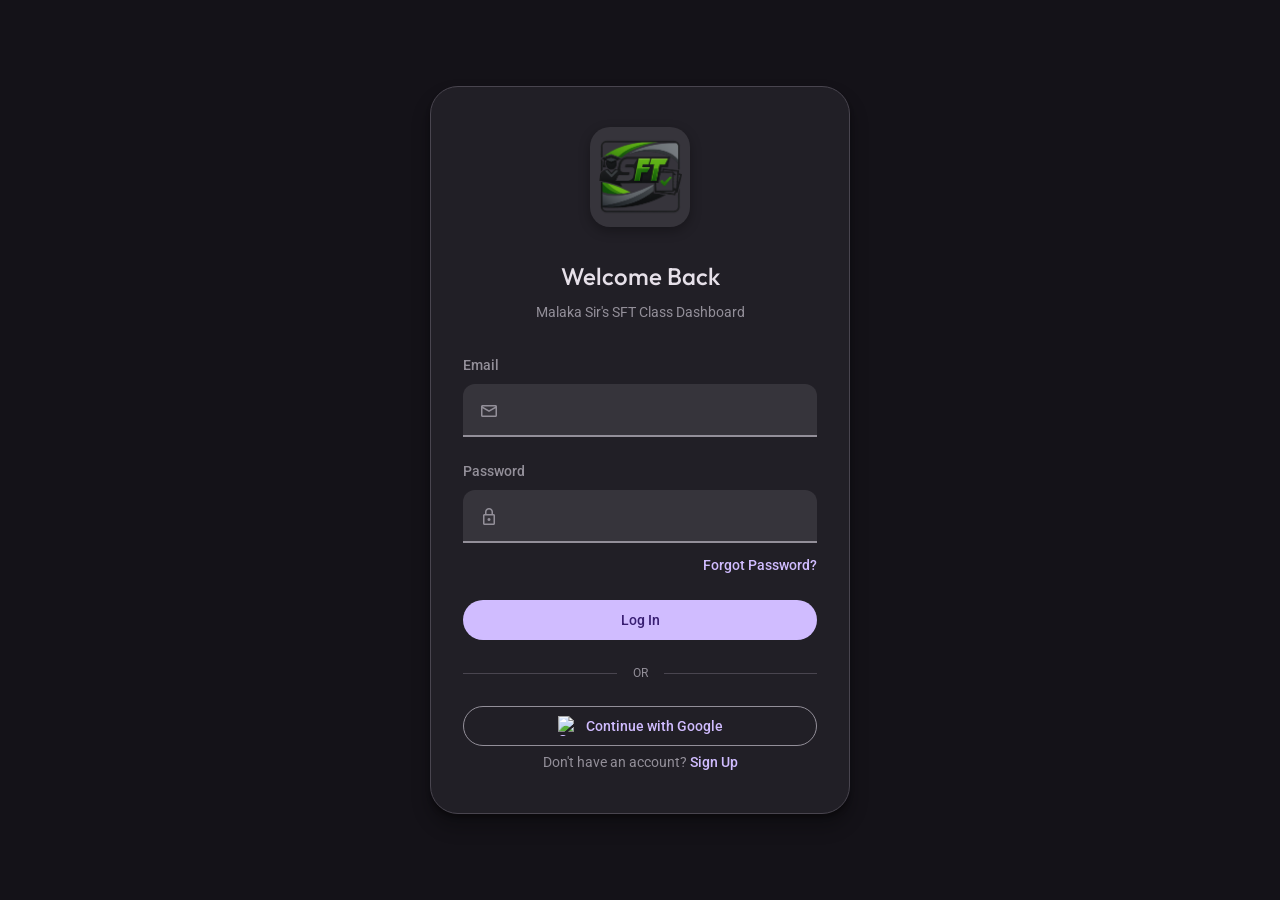
==== auth.html @ f017db02 "Add files via upload" ====
<!DOCTYPE html>
<html lang="en">

<head>
    <meta charset="UTF-8">
    <meta name="viewport" content="width=device-width, initial-scale=1.0">
    <title>SFT Admin - Login</title>
    <!-- Material Google Fonts & Icons (Upgraded to Material Symbols Rounded MD3) -->
    <link href="https://fonts.googleapis.com/css2?family=Roboto:wght@300;400;500;700&display=swap" rel="stylesheet">
    <link href="https://fonts.googleapis.com/css2?family=Material+Symbols+Rounded:opsz,wght,FILL,GRAD@24,400,1,0" rel="stylesheet">
    <link rel="stylesheet" href="css/style.css">
    <link rel="icon" type="image/png" href="logo.png">

    <!-- MD3 Dark Mode Embedded Styles -->
    <style>
        :root {
            /* Material 3 Dark Theme Baseline Tokens (Synchronized) */
            --md-sys-color-primary: #D0BCFF;
            --md-sys-color-on-primary: #381E72;
            --md-sys-color-primary-container: #4F378B;
            --md-sys-color-on-primary-container: #EADDFF;
            
            --md-sys-color-secondary: #CCC2DC;
            --md-sys-color-secondary-container: #4A4458;

            --md-sys-color-error: #F2B8B5;
            --md-sys-color-error-container: #8C1D18;
            --md-sys-color-on-error-container: #F9DEDC;

            --md-sys-color-background: #141218;
            --md-sys-color-on-background: #E6E0E9;
            --md-sys-color-surface: #141218;
            --md-sys-color-surface-container: #211F26;
            --md-sys-color-surface-container-high: #2B2930;
            --md-sys-color-surface-container-highest: #36343B;

            --md-sys-color-outline: #938F99;
            --md-sys-color-outline-variant: #49454F;
            
            --md-sys-shape-corner-extra-large: 28px;
            --md-sys-shape-corner-full: 100px;
            
            --transition-standard: all 0.4s cubic-bezier(0.1, 0.7, 0.1, 1);
            --shadow-lg: 0 12px 16px 4px rgba(0, 0, 0, 0.2), 0 4px 4px rgba(0, 0, 0, 0.3);
        }

        body.auth-page {
            background-color: var(--md-sys-color-background);
            color: var(--md-sys-color-on-background);
            font-family: 'Roboto', sans-serif;
            display: flex;
            justify-content: center;
            align-items: center;
            min-height: 100vh;
            margin: 0;
            padding: 20px;
        }

        .card {
            background-color: var(--md-sys-color-surface-container);
            border-radius: var(--md-sys-shape-corner-extra-large);
            box-shadow: var(--shadow-lg);
            border: 1px solid var(--md-sys-color-outline-variant);
        }

        .auth-container {
            width: 100%;
            max-width: 420px;
            padding: 40px 32px;
            animation: formFadeIn 0.5s cubic-bezier(0.1, 0.7, 0.1, 1) forwards;
        }

        @keyframes formFadeIn {
            from { opacity: 0; transform: translateY(20px); }
            to { opacity: 1; transform: translateY(0); }
        }

        .auth-header {
            text-align: center;
            margin-bottom: 32px;
        }

        .auth-logo {
            width: 100px;
            height: 100px;
            border-radius: 20px; /* M3 Shape */
            margin-bottom: 24px;
            object-fit: cover;
            box-shadow: 0 4px 12px rgba(0,0,0,0.3);
            background: var(--md-sys-color-surface-container-highest);
            padding: 8px;
        }

        .auth-header h2 {
            font-size: 24px;
            font-weight: 500;
            margin: 0 0 8px 0;
            color: var(--md-sys-color-on-background);
        }

        .auth-header p {
            color: var(--md-sys-color-outline);
            margin: 0;
            font-size: 14px;
        }

        .form-group {
            margin-bottom: 24px;
            position: relative;
        }

        .form-group label {
            display: block;
            font-size: 14px;
            color: var(--md-sys-color-outline);
            margin-bottom: 8px;
            font-weight: 500;
        }

        .input-with-icon {
            position: relative;
            display: flex;
            align-items: center;
        }

        .input-with-icon i {
            position: absolute;
            left: 16px;
            color: var(--md-sys-color-outline);
            font-size: 20px;
            transition: var(--transition-standard);
        }

        .input-with-icon input {
            width: 100%;
            padding: 16px 16px 16px 48px;
            background-color: var(--md-sys-color-surface-container-highest);
            border: none;
            border-bottom: 2px solid var(--md-sys-color-outline);
            border-radius: 12px 12px 0 0;
            color: var(--md-sys-color-on-background);
            font-size: 16px;
            font-family: inherit;
            transition: var(--transition-standard);
            box-sizing: border-box;
        }

        .input-with-icon input:focus {
            outline: none;
            border-bottom-color: var(--md-sys-color-primary);
            background-color: var(--md-sys-color-surface-container-high);
        }

        .input-with-icon input:focus + i {
            color: var(--md-sys-color-primary);
        }

        .btn {
            width: 100%;
            padding: 12px 24px;
            border-radius: var(--md-sys-shape-corner-full);
            font-size: 14px;
            font-weight: 500;
            border: none;
            cursor: pointer;
            display: inline-flex;
            align-items: center;
            justify-content: center;
            gap: 8px;
            transition: var(--transition-standard);
            font-family: inherit;
            box-sizing: border-box;
            overflow: hidden;
        }

        .btn-primary {
            background-color: var(--md-sys-color-primary);
            color: var(--md-sys-color-on-primary);
        }

        .btn-primary:hover {
            background-color: #E8DEF8;
            box-shadow: 0 2px 8px rgba(0, 0, 0, 0.3);
        }

        .btn-outline {
            background-color: transparent;
            color: var(--md-sys-color-primary);
            border: 1px solid var(--md-sys-color-outline);
        }

        .btn-outline:hover {
            background-color: rgba(208, 188, 255, 0.08);
            border-color: var(--md-sys-color-primary);
        }

        .divider {
            display: flex;
            align-items: center;
            text-align: center;
            margin: 24px 0;
            color: var(--md-sys-color-outline);
            font-size: 12px;
        }

        .divider::before, .divider::after {
            content: '';
            flex: 1;
            border-bottom: 1px solid var(--md-sys-color-outline-variant);
        }

        .divider span {
            padding: 0 16px;
        }

        .text-link {
            color: var(--md-sys-color-primary);
            text-decoration: none;
            font-weight: 500;
            transition: var(--transition-standard);
        }

        .text-link:hover {
            color: #E8DEF8;
            text-decoration: underline;
        }

        .form-options {
            display: flex;
            justify-content: flex-end;
            margin-top: -12px;
            margin-bottom: 24px;
            font-size: 14px;
        }

        .auth-footer {
            text-align: center;
            font-size: 14px;
            color: var(--md-sys-color-outline);
        }

        .d-none { display: none !important; }
        .active { display: block; animation: formFadeIn 0.4s ease forwards; }

        /* Spinner */
        #loading-overlay {
            position: fixed;
            top: 0; left: 0; width: 100%; height: 100%;
            background: rgba(20, 18, 24, 0.8);
            backdrop-filter: blur(4px);
            z-index: 9999;
            display: flex;
            justify-content: center;
            align-items: center;
        }
        .spinner {
            width: 48px;
            height: 48px;
            border: 4px solid var(--md-sys-color-surface-container-high);
            border-top: 4px solid var(--md-sys-color-primary);
            border-radius: 50%;
            animation: spin 1s linear infinite;
        }
        @keyframes spin { 0% { transform: rotate(0deg); } 100% { transform: rotate(360deg); } }
    </style>

    <!-- Supabase Client Setup -->
    <script src="https://cdn.jsdelivr.net/npm/@supabase/supabase-js@2"></script>
    <script src="js/supabase.js" defer></script>
    <script src="js/auth.js" defer></script>
</head>

<body class="auth-page">
    <!-- Loading Overlay -->
    <div id="loading-overlay" class="d-none">
        <div class="spinner"></div>
    </div>

    <!-- Toast Container -->
    <div id="toast-container"></div>

    <div class="auth-container card">
        <div class="auth-header">
            <img src="logo.png" alt="SFT Logo" class="auth-logo" onerror="this.src='https://ui-avatars.com/api/?name=SFT&background=random&size=128'">
            <h2>Welcome Back</h2>
            <p>Malaka Sir's SFT Class Dashboard</p>
        </div>

        <!-- Login Form -->
        <form id="login-form" class="auth-form active">
            <div class="form-group">
                <label for="login-email">Email</label>
                <div class="input-with-icon">
                    <i class="material-symbols-rounded">email</i>
                    <input type="email" id="login-email" required placeholder=" ">
                </div>
            </div>
            <div class="form-group">
                <label for="login-password">Password</label>
                <div class="input-with-icon">
                    <i class="material-symbols-rounded">lock</i>
                    <input type="password" id="login-password" required placeholder=" ">
                </div>
            </div>
            <div class="form-options">
                <a href="#" class="text-link" id="show-forgot-btn">Forgot Password?</a>
            </div>
            <button type="submit" class="btn btn-primary btn-block">Log In</button>

            <div class="divider">
                <span>OR</span>
            </div>

            <button type="button" id="google-login-btn" class="btn btn-outline btn-block">
                <img src="https://fonts.gstatic.com/s/i/productlogos/googleg/v6/24px.svg" alt="Google" style="width: 20px; height: 20px;">
                Continue with Google
            </button>

            <div class="auth-footer mt-3">
                <p>Don't have an account? <a href="#" class="text-link" id="show-signup-btn">Sign Up</a></p>
            </div>
        </form>

        <!-- Signup Form -->
        <form id="signup-form" class="auth-form d-none">
            <div class="form-group">
                <label for="signup-name">Display Name</label>
                <div class="input-with-icon">
                    <i class="material-symbols-rounded">person</i>
                    <input type="text" id="signup-name" required placeholder=" ">
                </div>
            </div>
            <div class="form-group">
                <label for="signup-email">Email</label>
                <div class="input-with-icon">
                    <i class="material-symbols-rounded">email</i>
                    <input type="email" id="signup-email" required placeholder=" ">
                </div>
            </div>
            <div class="form-group">
                <label for="signup-password">Password</label>
                <div class="input-with-icon">
                    <i class="material-symbols-rounded">lock</i>
                    <input type="password" id="signup-password" minlength="6" required placeholder=" ">
                </div>
            </div>
            <button type="submit" class="btn btn-primary btn-block">Create Account</button>
            <div class="auth-footer mt-3">
                <p>Already have an account? <a href="#" class="text-link" id="show-login-btn">Log In</a></p>
            </div>
        </form>

        <!-- Forgot Password Form -->
        <form id="forgot-form" class="auth-form d-none">
            <p style="color: var(--md-sys-color-outline); font-size: 14px; margin-bottom: 24px; text-align: center;">Enter your email address and we'll send you a link to reset your password.</p>
            <div class="form-group">
                <label for="forgot-email">Email</label>
                <div class="input-with-icon">
                    <i class="material-symbols-rounded">email</i>
                    <input type="email" id="forgot-email" required placeholder=" ">
                </div>
            </div>
            <button type="submit" class="btn btn-primary btn-block">Send Reset Link</button>
            <div class="auth-footer mt-3">
                <p><a href="#" class="text-link" id="back-to-login-btn">Back to Log In</a></p>
            </div>
        </form>
    </div>
</body>

</html>
---- css/style.css ----
@import url('https://fonts.googleapis.com/css2?family=Outfit:wght@300;400;500;600;700&family=Roboto:wght@300;400;500;700&display=swap');

:root {
  /* Material 3 Dark Theme Baseline Tokens */
  --md-sys-color-primary: #D0BCFF;
  --md-sys-color-on-primary: #381E72;
  --md-sys-color-primary-container: #4F378B;
  --md-sys-color-on-primary-container: #EADDFF;
  
  --md-sys-color-secondary: #CCC2DC;
  --md-sys-color-on-secondary: #332D41;
  --md-sys-color-secondary-container: #4A4458;
  --md-sys-color-on-secondary-container: #E8DEF8;

  --md-sys-color-tertiary: #EFB8C8;
  --md-sys-color-on-tertiary: #492532;
  --md-sys-color-tertiary-container: #633B48;
  --md-sys-color-on-tertiary-container: #FFD8E4;

  --md-sys-color-error: #F2B8B5;
  --md-sys-color-on-error: #601410;
  --md-sys-color-error-container: #8C1D18;
  --md-sys-color-on-error-container: #F9DEDC;

  --md-sys-color-background: #141218;
  --md-sys-color-on-background: #E6E0E9;
  
  --md-sys-color-surface: #141218;
  --md-sys-color-on-surface: #E6E0E9;
  --md-sys-color-surface-variant: #49454F;
  --md-sys-color-on-surface-variant: #CAC4D0;

  /* Surface Container Hierarchy (M3) */
  --md-sys-color-surface-container-lowest: #0C0B0F;
  --md-sys-color-surface-container-low: #1D1B20;
  --md-sys-color-surface-container: #211F26;
  --md-sys-color-surface-container-high: #2B2930;
  --md-sys-color-surface-container-highest: #36343B;

  --md-sys-color-outline: #938F99;
  --md-sys-color-outline-variant: #49454F;
  --md-sys-color-scrim: #000000;
  --md-sys-color-shadow: #000000;

  /* Mapped Logic Variables */
  --primary: var(--md-sys-color-primary);
  --on-primary: var(--md-sys-color-on-primary);
  --primary-container: var(--md-sys-color-primary-container);
  
  --secondary: var(--md-sys-color-secondary);
  --tertiary: var(--md-sys-color-tertiary);
  
  --background: var(--md-sys-color-background);
  --surface-solid: var(--md-sys-color-surface-container);
  --surface-glass: rgba(33, 31, 38, 0.85);
  --outline: var(--md-sys-color-outline);

  --text-main: var(--md-sys-color-on-background);
  --text-secondary: var(--md-sys-color-on-surface-variant);

  --border-radius: 28px; /* M3 Rounding Extra Large */
  --border-radius-md: 16px;
  --border-radius-sm: 12px;

  --transition: all 0.4s cubic-bezier(0.1, 0.7, 0.1, 1);
  --shadow-sm: 0 1px 2px rgba(0, 0, 0, 0.3), 0 1px 3px 1px rgba(0, 0, 0, 0.15);
  --shadow-md: 0 4px 8px 3px rgba(0, 0, 0, 0.15), 0 1px 3px rgba(0, 0, 0, 0.3);
  --shadow-lg: 0 12px 16px 4px rgba(0, 0, 0, 0.2), 0 4px 4px rgba(0, 0, 0, 0.3);

  --error: var(--md-sys-color-error);
  --success: #B4E1B5;
}

* {
  box-sizing: border-box;
  margin: 0;
  padding: 0;
  -webkit-tap-highlight-color: transparent;
}

body {
  font-family: 'Roboto', sans-serif;
  background-color: var(--background);
  color: var(--text-main);
  line-height: 1.5;
  min-height: 100vh;
  overflow-x: hidden;
}

h1,
h2,
h3,
h4,
h5,
h6 {
  font-family: 'Outfit', sans-serif;
  font-weight: 500;
  color: var(--text-main);
}

/* Material Typography Scale (Simplified) */
.display-large {
  font-size: 3.5rem;
  line-height: 4rem;
  letter-spacing: -0.25px;
  font-weight: 400;
}

.headline-medium {
  font-size: 1.75rem;
  line-height: 2.25rem;
  font-weight: 500;
}

.title-large {
  font-size: 1.375rem;
  line-height: 1.75rem;
  font-weight: 500;
}

.body-medium {
  font-size: 0.875rem;
  line-height: 1.25rem;
  letter-spacing: 0.25px;
}

.label-large {
  font-size: 0.875rem;
  line-height: 1.25rem;
  font-weight: 500;
  letter-spacing: 0.1px;
}

/* Buttons - Material 3 Style */
.btn {
  display: inline-flex;
  align-items: center;
  justify-content: center;
  gap: 8px;
  height: 40px;
  padding: 0 24px;
  border-radius: 100px; /* Fully rounded MD3 */
  border: none;
  font-family: 'Roboto', sans-serif;
  font-weight: 500;
  font-size: 0.875rem;
  cursor: pointer;
  transition: var(--transition);
  position: relative;
  overflow: hidden;
}

.btn-primary {
  background-color: var(--md-sys-color-primary);
  color: var(--md-sys-color-on-primary);
}

.btn-primary:hover {
  background-color: #E8DEF8; /* Lighter primary hover */
  box-shadow: var(--shadow-sm);
}

.btn-outline {
  background-color: transparent;
  color: var(--primary);
  border: 1px solid var(--md-sys-color-outline);
}

.btn-outline:hover {
  background-color: rgba(208, 188, 255, 0.08);
  border-color: var(--primary);
}

.btn-danger {
  background-color: var(--md-sys-color-error-container);
  color: var(--md-sys-color-on-error-container);
  border: none;
}

.btn-danger:hover {
  background-color: #b3261e;
  color: white;
}

.btn-block {
  width: 100%;
}

.icon-btn {
  background: transparent;
  border: none;
  cursor: pointer;
  padding: 10px;
  border-radius: 50%;
  color: var(--text-main);
  display: inline-flex;
  align-items: center;
  justify-content: center;
  transition: var(--transition);
  width: 48px;
  height: 48px;
}

.icon-btn:hover {
  background-color: var(--md-sys-color-surface-container-high);
}

/* Cards - Material 3 Style */
.card {
  background: var(--md-sys-color-surface-container);
  border-radius: var(--border-radius);
  padding: 24px;
  border: 1px solid var(--md-sys-color-outline-variant);
  transition: var(--transition);
}

.card:hover {
  border-color: var(--md-sys-color-outline);
  background: var(--md-sys-color-surface-container-high);
}

/* Launchpad (Selection Screen) */
#launchpad-section {
  animation: fadeIn 0.4s ease-out;
}

.launch-card {
  display: flex;
  flex-direction: column;
  align-items: center;
  justify-content: center;
  text-align: center;
  padding: 32px 16px;
  cursor: pointer;
  background-color: var(--md-sys-color-surface-container-low);
  border: 1px solid var(--md-sys-color-outline-variant);
  border-radius: var(--border-radius);
  transition: var(--transition);
}

.launch-card:hover {
  background-color: var(--md-sys-color-surface-container-highest);
  transform: translateY(-4px);
  border-color: var(--primary);
  box-shadow: var(--shadow-md);
}

.launch-card i {
  font-size: 40px;
  margin-bottom: 16px;
  color: var(--primary);
}

.launch-card h3 {
  font-size: 1.2rem;
  margin-bottom: 8px;
  font-family: 'Outfit', sans-serif;
}

/* Forms */
.form-group {
  margin-bottom: 1.5rem;
}

label {
  display: block;
  font-size: 14px;
  font-weight: 500;
  margin-bottom: 8px;
  color: var(--text-secondary);
}

input[type="text"],
input[type="email"],
input[type="password"],
input[type="date"],
input[type="time"],
input[type="number"],
input[type="url"],
select {
  width: 100%;
  padding: 16px;
  border: none;
  border-bottom: 2px solid var(--md-sys-color-outline);
  border-radius: 12px 12px 0 0;
  font-size: 16px;
  font-family: inherit;
  transition: var(--transition);
  background-color: var(--md-sys-color-surface-container-highest);
  color: var(--text-main);
}

input:focus,
select:focus {
  outline: none;
  border-bottom-color: var(--primary);
  background-color: var(--md-sys-color-surface-container-high);
}

input:disabled {
  opacity: 0.6;
  cursor: not-allowed;
}

.input-with-icon {
  position: relative;
  display: flex;
  align-items: center;
}

.input-with-icon i {
  position: absolute;
  left: 16px;
  color: var(--md-sys-color-outline);
  transition: var(--transition);
  font-size: 20px;
}

.input-with-icon input:focus+i,
.input-with-icon input:not(:placeholder-shown)+i {
  color: var(--primary);
}

.input-with-icon input {
  padding-left: 48px;
}

.input-with-button {
  display: flex;
  align-items: stretch;
}

.input-with-button input {
  border-radius: 4px 0 0 0;
}

.form-row {
  display: grid;
  grid-template-columns: repeat(auto-fit, minmax(200px, 1fr));
  gap: 16px;
}

hr {
  border: none;
  border-top: 1px solid var(--md-sys-color-outline-variant);
  margin: 24px 0;
}

/* App Layout */
.app-layout {
  display: flex;
  height: 100vh;
}

.sidebar {
  width: 280px;
  background-color: var(--md-sys-color-surface-container-low);
  border-right: 1px solid var(--md-sys-color-outline-variant);
  display: flex;
  flex-direction: column;
  padding: 12px;
  transition: var(--transition);
}

.sidebar-header {
  padding: 16px;
  display: flex;
  align-items: center;
  gap: 16px;
  margin-bottom: 24px;
}

.brand-logo {
  width: 44px;
  height: 44px;
  border-radius: 12px; /* M3 Shape */
  object-fit: cover;
  box-shadow: var(--shadow-sm);
  background: var(--md-sys-color-surface-container-high);
  padding: 6px;
}

/* Profile Avatar Component */
.profile-avatar-container {
  display: flex;
  align-items: center;
  gap: 32px;
  margin-bottom: 24px;
}

.avatar-wrapper {
  position: relative;
  width: 140px;
  height: 140px;
  flex-shrink: 0;
}

#profile-avatar-preview {
  width: 100%;
  height: 100%;
  border-radius: 50%;
  object-fit: cover;
  border: 4px solid var(--md-sys-color-surface-container-high);
  box-shadow: var(--shadow-md);
  background: var(--md-sys-color-surface-container-high);
  transition: var(--transition);
}

.edit-avatar-container {
  position: relative;
}

.avatar-options-dropdown {
  position: absolute;
  top: calc(100% + 8px);
  right: 0;
  width: 200px;
  background-color: var(--md-sys-color-surface-container-high);
  border-radius: var(--md-sys-shape-corner-medium);
  border: 1px solid var(--md-sys-color-outline-variant);
  box-shadow: var(--shadow-m3);
  z-index: 100;
  padding: 8px 0;
  display: flex;
  flex-direction: column;
  animation: menuIn 0.2s cubic-bezier(0.2, 0, 0, 1);
}

@keyframes menuIn {
  from { opacity: 0; transform: translateY(-10px) scale(0.95); }
  to { opacity: 1; transform: translateY(0) scale(1); }
}

.avatar-menu-item {
  display: flex;
  align-items: center;
  gap: 12px;
  padding: 12px 16px;
  background: transparent;
  border: none;
  color: var(--md-sys-color-on-background);
  cursor: pointer;
  transition: var(--transition);
  text-align: left;
  font-family: inherit;
  font-size: 14px;
}

.avatar-menu-item i {
  font-size: 20px;
  color: var(--md-sys-color-primary);
}

.avatar-menu-item:hover {
  background-color: rgba(230, 224, 233, 0.08);
}

.avatar-menu-item.danger {
  color: var(--md-sys-color-error);
}

.avatar-menu-item.danger i {
  color: var(--md-sys-color-error);
}

.help-text {
  font-size: 12px;
  color: var(--text-secondary);
  margin-top: 8px;
}

@media (max-width: 600px) {
  .profile-avatar-container {
    flex-direction: column;
    text-align: center;
    gap: 16px;
  }
}

.nav-links {
  list-style: none;
  padding: 0;
  margin: 0;
  flex: 1;
}

.nav-links li {
  margin-bottom: 4px;
}

.nav-links a {
  display: flex;
  align-items: center;
  gap: 12px;
  padding: 16px;
  color: var(--text-main);
  border-radius: 100px;
  font-weight: 500;
  text-decoration: none;
  transition: var(--transition);
}

.nav-links a:hover {
  background-color: rgba(230, 224, 233, 0.08);
}

.nav-links a.active {
  background-color: var(--md-sys-color-secondary-container);
  color: var(--md-sys-color-on-secondary-container);
}

.nav-links a.active i {
  font-variation-settings: 'FILL' 1;
}

.main-content {
  flex: 1;
  display: flex;
  flex-direction: column;
  background-color: var(--background);
  overflow-y: auto;
}

.top-header {
  height: 64px;
  padding: 0 16px;
  display: flex;
  align-items: center;
  justify-content: space-between;
  background-color: var(--background);
  position: sticky;
  top: 0;
  z-index: 10;
}

.header-brand {
  display: flex;
  align-items: center;
  gap: 12px;
  font-size: 20px;
  font-weight: 500;
}

#menu-toggle {
  display: none;
}

/* Responsive adjustments */
@media (max-width: 900px) {
  .sidebar {
    position: fixed;
    left: -280px;
    top: 0;
    bottom: 0;
    z-index: 1000;
    box-shadow: 16px 0 32px rgba(0, 0, 0, 0.5);
  }

  .sidebar.open {
    left: 0;
  }

  .main-content {
    margin-left: 0;
    padding-bottom: 80px; /* Space for bottom nav */
  }

  .bottom-nav {
    display: flex;
    justify-content: space-around;
  }

  .top-header {
    padding: 0 8px;
  }
  
  .card {
    padding: 16px; /* Tighter padding on mobile */
  }
  
  .form-row {
    grid-template-columns: 1fr; /* Single column on mobile */
  }

  #menu-toggle {
    display: grid;
  }
}

@media (min-width: 901px) {
  .main-content {
    padding-bottom: 24px;
  }
}

/* Page Spacing & Container */
.sections-container {
  padding: 24px;
  max-width: 1200px;
  margin: 0 auto;
  width: 100%;
  box-sizing: border-box;
}

/* Dashboard Specifics */
.dashboard-controls {
  margin-bottom: 24px;
}

.dashboard-grid {
  display: grid;
  grid-template-columns: repeat(auto-fit, minmax(240px, 1fr));
  gap: 16px;
}

.chart-container {
  position: relative;
  height: 200px;
  width: 100%;
  margin-bottom: 16px;
}

/* Data Tables */
.table-responsive {
  overflow-x: auto;
  border-radius: var(--border-radius-sm);
  border: 1px solid var(--md-sys-color-outline-variant);
  background: var(--surface-solid);
}

.data-table {
  width: 100%;
  border-collapse: collapse;
}

.data-table th,
.data-table td {
  padding: 16px;
  text-align: left;
  border-bottom: 1px solid var(--md-sys-color-outline-variant);
}

.data-table th {
  font-weight: 500;
  color: var(--text-secondary);
  background: var(--md-sys-color-surface-container-high);
  font-size: 14px;
}

.data-table tbody tr:hover td {
  background: rgba(255, 255, 255, 0.02);
}

/* Auth Page Specifics */
.auth-page {
  display: flex;
  align-items: center;
  justify-content: center;
  min-height: 100vh;
  padding: 20px;
  background-color: var(--background);
}

.auth-container {
  width: 100%;
  max-width: 420px;
  padding: 40px 32px;
  background-color: var(--md-sys-color-surface-container);
  border-radius: var(--border-radius);
  border: 1px solid var(--md-sys-color-outline-variant);
  box-shadow: 0 8px 24px rgba(0, 0, 0, 0.4);
  animation: slideUpFade 0.5s cubic-bezier(0.2, 0, 0, 1) forwards;
}

@keyframes slideUpFade {
  from {
    opacity: 0;
    transform: translateY(20px);
  }

  to {
    opacity: 1;
    transform: translateY(0);
  }
}

.auth-header {
  text-align: center;
  margin-bottom: 32px;
}

.auth-logo {
  width: 80px;
  height: 80px;
  border-radius: 50%;
  margin-bottom: 16px;
  object-fit: cover;
  box-shadow: 0 4px 12px rgba(0, 0, 0, 0.3);
}

.auth-header h2 {
  font-size: 24px;
  font-weight: 500;
  margin: 0 0 8px 0;
}

.auth-header p {
  color: var(--text-secondary);
  font-size: 14px;
}

.form-options {
  display: flex;
  justify-content: flex-end;
  margin-top: -12px;
  margin-bottom: 24px;
  font-size: 14px;
}

.text-link {
  color: var(--primary);
  text-decoration: none;
  font-weight: 500;
  transition: var(--transition);
}

.text-link:hover {
  color: var(--primary-dark);
  text-decoration: underline;
}

.divider {
  display: flex;
  align-items: center;
  text-align: center;
  margin: 24px 0;
  color: var(--text-secondary);
  font-size: 12px;
}

.divider::before,
.divider::after {
  content: '';
  flex: 1;
  border-bottom: 1px solid var(--md-sys-color-outline-variant);
}

.divider span {
  padding: 0 16px;
}

.auth-footer {
  text-align: center;
  font-size: 14px;
  color: var(--text-secondary);
}

/* Loading overlay & Toasts */
#loading-overlay {
  position: fixed;
  top: 0;
  left: 0;
  right: 0;
  bottom: 0;
  background: rgba(20, 18, 24, 0.8);
  backdrop-filter: blur(4px);
  -webkit-backdrop-filter: blur(4px);
  display: flex;
  align-items: center;
  justify-content: center;
  z-index: 9999;
}

.spinner {
  width: 48px;
  height: 48px;
  border: 4px solid var(--md-sys-color-surface-container-high);
  border-top: 4px solid var(--primary);
  border-radius: 50%;
  animation: spin 1s linear infinite;
}

@keyframes spin {
  0% {
    transform: rotate(0deg);
  }

  100% {
    transform: rotate(360deg);
  }
}

#toast-container {
  position: fixed;
  bottom: 2rem;
  left: 50%;
  transform: translateX(-50%);
  display: flex;
  flex-direction: column;
  gap: 0.75rem;
  z-index: 10000;
}

.toast {
  background: var(--md-sys-color-surface-container-highest);
  color: var(--md-sys-color-on-surface);
  padding: 14px 28px;
  border-radius: 100px;
  font-size: 0.95rem;
  font-weight: 500;
  box-shadow: var(--shadow-lg);
  animation: slideUp 0.4s cubic-bezier(0.1, 0.7, 0.1, 1) forwards;
  display: flex;
  align-items: center;
  gap: 12px;
  border: 1px solid var(--md-sys-color-outline-variant);
}

.toast.error {
  background: var(--md-sys-color-error-container);
  color: var(--md-sys-color-on-error-container);
  border-color: var(--md-sys-color-error);
}

.toast.success {
  background: var(--md-sys-color-primary-container);
  color: var(--md-sys-color-on-primary-container);
  border-color: var(--md-sys-color-primary);
}

@keyframes slideUp {
  from {
    opacity: 0;
    transform: translateY(100%) scale(0.9);
  }

  to {
    opacity: 1;
    transform: translateY(0) scale(1);
  }
}

/* --- Modals & Overlays --- */
.modal-overlay {
  position: fixed;
  top: 0;
  left: 0;
  width: 100%;
  height: 100%;
  background: rgba(0, 0, 0, 0.6);
  backdrop-filter: blur(4px);
  display: flex;
  justify-content: center;
  align-items: center;
  z-index: 9999;
  padding: 20px;
}

.modal {
  background: var(--md-sys-color-surface-container);
  padding: 24px;
  border-radius: var(--border-radius);
  border: 1px solid var(--md-sys-color-outline-variant);
  width: 100%;
  max-width: 500px;
  box-shadow: var(--shadow-lg);
  animation: slideUpFade 0.3s cubic-bezier(0.1, 0.7, 0.1, 1);
}

.modal h3 {
  margin-bottom: 8px;
  color: var(--text-main);
  font-size: 1.5rem;
}

.modal p {
  color: var(--text-secondary);
  margin-bottom: 24px;
  line-height: 1.6;
}

.modal-actions {
  display: flex;
  justify-content: flex-end;
  gap: 12px;
}

.d-none {
  display: none !important;
}

.active-section {
  display: block;
  animation: fadeIn 0.4s ease;
}

@keyframes fadeIn {
  from {
    opacity: 0;
    transform: translateY(10px);
  }

  to {
    opacity: 1;
    transform: translateY(0);
  }
}

/* Bottom Nav (Mobile Only) */
.bottom-nav {
  display: none;
  position: fixed;
  bottom: 0;
  left: 0;
  width: 100%;
  background-color: var(--md-sys-color-surface-container);
  border-top: 1px solid var(--md-sys-color-outline-variant);
  z-index: 100;
  padding: 8px 0;
  padding-bottom: env(safe-area-inset-bottom, 8px);
}

.bottom-nav .nav-item {
  flex: 1;
  display: flex;
  flex-direction: column;
  align-items: center;
  justify-content: center;
  color: var(--md-sys-color-outline);
  text-decoration: none;
  font-size: 12px;
  gap: 4px;
}

.bottom-nav .nav-item i {
  padding: 4px 20px;
  border-radius: 16px;
  transition: var(--transition);
}

.bottom-nav .nav-item.active {
  color: var(--md-sys-color-on-background);
  font-weight: 500;
}

.bottom-nav .nav-item.active i {
  background-color: var(--md-sys-color-secondary-container);
  color: var(--md-sys-color-on-secondary-container);
  font-variation-settings: 'FILL' 1;
}
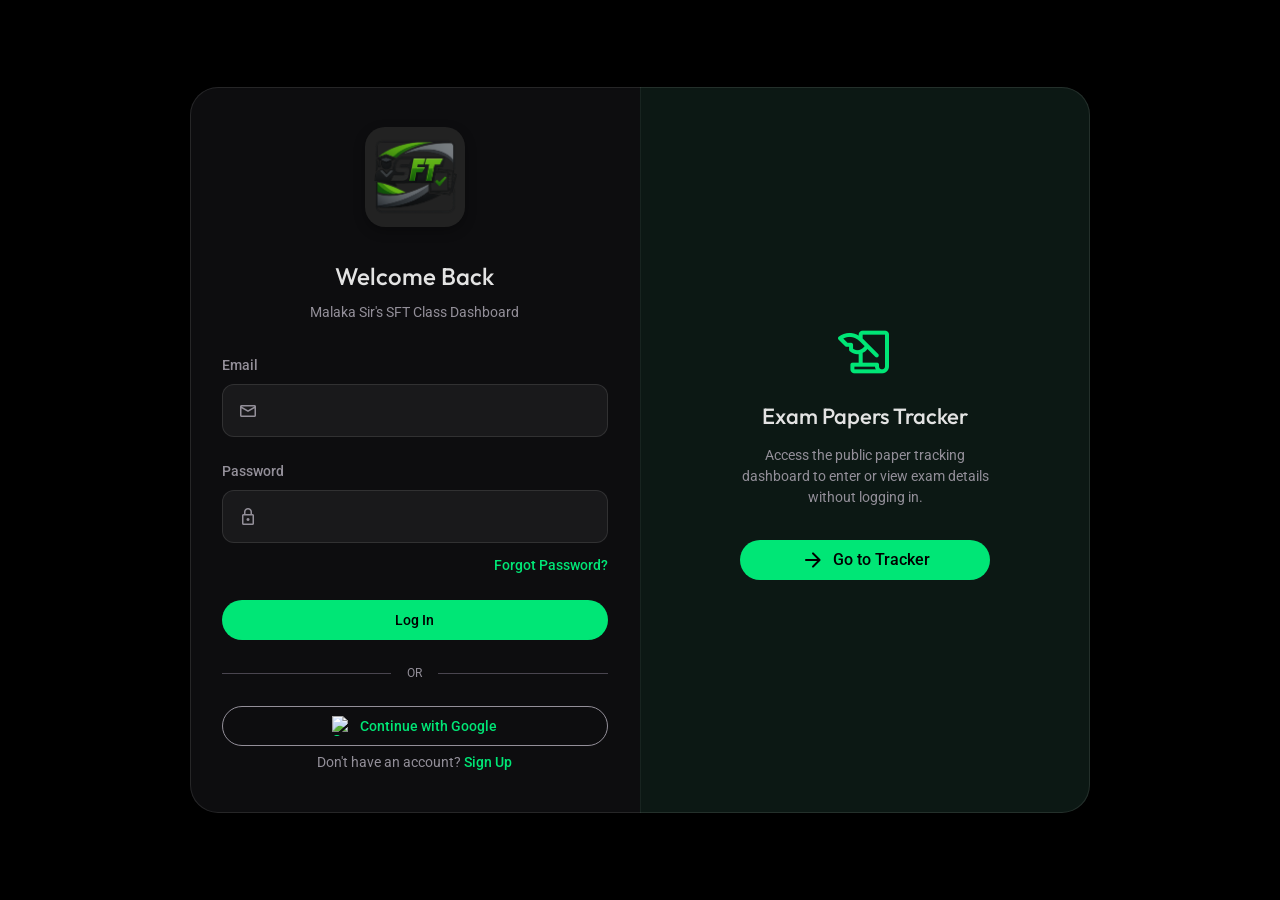
==== commit 5363bde3: "Add files via upload" ====
--- a/auth.html
+++ b/auth.html
@@ -3,7 +3,10 @@
 
 <head>
     <meta charset="UTF-8">
-    <meta name="viewport" content="width=device-width, initial-scale=1.0">
+    <meta name="viewport" content="width=device-width, initial-scale=1.0, maximum-scale=1.0, user-scalable=no">
+    <meta http-equiv="Cache-Control" content="no-cache, no-store, must-revalidate">
+    <meta http-equiv="Pragma" content="no-cache">
+    <meta http-equiv="Expires" content="0">
     <title>SFT Admin - Login</title>
     <!-- Material Google Fonts & Icons (Upgraded to Material Symbols Rounded MD3) -->
     <link href="https://fonts.googleapis.com/css2?family=Roboto:wght@300;400;500;700&display=swap" rel="stylesheet">
@@ -14,25 +17,25 @@
     <!-- MD3 Dark Mode Embedded Styles -->
     <style>
         :root {
-            /* Material 3 Dark Theme Baseline Tokens (Synchronized) */
-            --md-sys-color-primary: #D0BCFF;
-            --md-sys-color-on-primary: #381E72;
-            --md-sys-color-primary-container: #4F378B;
-            --md-sys-color-on-primary-container: #EADDFF;
+            /* Material 3 Dark Theme Baseline Tokens (Black & Green) */
+            --md-sys-color-primary: #00E676;
+            --md-sys-color-on-primary: #000000;
+            --md-sys-color-primary-container: #005026;
+            --md-sys-color-on-primary-container: #66FFA6;
             
-            --md-sys-color-secondary: #CCC2DC;
-            --md-sys-color-secondary-container: #4A4458;
-
-            --md-sys-color-error: #F2B8B5;
+            --md-sys-color-secondary: #81C784;
+            --md-sys-color-secondary-container: #004D20;
+
+            --md-sys-color-error: #FF5252;
             --md-sys-color-error-container: #8C1D18;
-            --md-sys-color-on-error-container: #F9DEDC;
-
-            --md-sys-color-background: #141218;
-            --md-sys-color-on-background: #E6E0E9;
-            --md-sys-color-surface: #141218;
-            --md-sys-color-surface-container: #211F26;
-            --md-sys-color-surface-container-high: #2B2930;
-            --md-sys-color-surface-container-highest: #36343B;
+            --md-sys-color-on-error-container: #FFDAD6;
+
+            --md-sys-color-background: #000000;
+            --md-sys-color-on-background: #E3E3E3;
+            --md-sys-color-surface: #0A0A0A;
+            --md-sys-color-surface-container: #111111;
+            --md-sys-color-surface-container-high: #1A1A1A;
+            --md-sys-color-surface-container-highest: #222222;
 
             --md-sys-color-outline: #938F99;
             --md-sys-color-outline-variant: #49454F;
@@ -56,18 +59,53 @@
             padding: 20px;
         }
 
-        .card {
-            background-color: var(--md-sys-color-surface-container);
+        .auth-wrapper {
+            display: flex;
+            width: 100%;
+            max-width: 900px;
+            min-height: 500px;
+            background: rgba(30, 30, 35, 0.45);
+            backdrop-filter: blur(24px);
+            -webkit-backdrop-filter: blur(24px);
             border-radius: var(--md-sys-shape-corner-extra-large);
-            box-shadow: var(--shadow-lg);
-            border: 1px solid var(--md-sys-color-outline-variant);
-        }
-
-        .auth-container {
-            width: 100%;
-            max-width: 420px;
+            box-shadow: var(--shadow-lg), inset 0 0 0 1px rgba(255, 255, 255, 0.1);
+            overflow: hidden;
+            animation: formFadeIn 0.5s cubic-bezier(0.1, 0.7, 0.1, 1) forwards;
+            flex-direction: column;
+            padding-top: env(safe-area-inset-top, 20px);
+            padding-bottom: env(safe-area-inset-bottom, 20px);
+        }
+
+        .auth-left {
+            flex: 1;
             padding: 40px 32px;
-            animation: formFadeIn 0.5s cubic-bezier(0.1, 0.7, 0.1, 1) forwards;
+            display: flex;
+            flex-direction: column;
+            justify-content: center;
+        }
+
+        .auth-right {
+            flex: 1;
+            background: rgba(0, 230, 118, 0.05);
+            border-left: 1px solid rgba(255, 255, 255, 0.05);
+            padding: 40px 32px;
+            display: flex;
+            flex-direction: column;
+            align-items: center;
+            justify-content: center;
+            text-align: center;
+        }
+
+        @media (min-width: 768px) {
+            .auth-wrapper {
+                flex-direction: row;
+                padding: 0;
+            }
+        }
+
+        @media (max-width: 767px) {
+            body.auth-page { padding: 16px; align-items: flex-start; }
+            .auth-right { border-left: none; border-top: 1px solid rgba(255, 255, 255, 0.05); }
         }
 
         @keyframes formFadeIn {
@@ -134,10 +172,9 @@
         .input-with-icon input {
             width: 100%;
             padding: 16px 16px 16px 48px;
-            background-color: var(--md-sys-color-surface-container-highest);
-            border: none;
-            border-bottom: 2px solid var(--md-sys-color-outline);
-            border-radius: 12px 12px 0 0;
+            background-color: rgba(255, 255, 255, 0.05);
+            border: 1px solid rgba(255, 255, 255, 0.1);
+            border-radius: 12px;
             color: var(--md-sys-color-on-background);
             font-size: 16px;
             font-family: inherit;
@@ -147,8 +184,9 @@
 
         .input-with-icon input:focus {
             outline: none;
-            border-bottom-color: var(--md-sys-color-primary);
-            background-color: var(--md-sys-color-surface-container-high);
+            border-color: var(--md-sys-color-primary);
+            background-color: rgba(255, 255, 255, 0.08);
+            box-shadow: 0 0 0 4px rgba(0, 230, 118, 0.1);
         }
 
         .input-with-icon input:focus + i {
@@ -179,8 +217,8 @@
         }
 
         .btn-primary:hover {
-            background-color: #E8DEF8;
-            box-shadow: 0 2px 8px rgba(0, 0, 0, 0.3);
+            background-color: #66FFA6;
+            box-shadow: 0 0 16px rgba(0, 230, 118, 0.4);
         }
 
         .btn-outline {
@@ -190,8 +228,9 @@
         }
 
         .btn-outline:hover {
-            background-color: rgba(208, 188, 255, 0.08);
+            background-color: rgba(0, 230, 118, 0.08);
             border-color: var(--md-sys-color-primary);
+            box-shadow: inset 0 0 8px rgba(0, 230, 118, 0.1);
         }
 
         .divider {
@@ -221,7 +260,7 @@
         }
 
         .text-link:hover {
-            color: #E8DEF8;
+            color: #66FFA6;
             text-decoration: underline;
         }
 
@@ -279,92 +318,106 @@
     <!-- Toast Container -->
     <div id="toast-container"></div>
 
-    <div class="auth-container card">
-        <div class="auth-header">
-            <img src="logo.png" alt="SFT Logo" class="auth-logo" onerror="this.src='https://ui-avatars.com/api/?name=SFT&background=random&size=128'">
-            <h2>Welcome Back</h2>
-            <p>Malaka Sir's SFT Class Dashboard</p>
+    <div class="auth-wrapper">
+        <!-- Left Side: Login Form -->
+        <div class="auth-left">
+            <div class="auth-header">
+                <img src="logo.png" alt="SFT Logo" class="auth-logo" onerror="this.src='https://ui-avatars.com/api/?name=SFT&background=random&size=128'">
+                <h2>Welcome Back</h2>
+                <p>Malaka Sir's SFT Class Dashboard</p>
+            </div>
+
+            <!-- Login Form -->
+            <form id="login-form" class="auth-form active">
+                <div class="form-group">
+                    <label for="login-email">Email</label>
+                    <div class="input-with-icon">
+                        <i class="material-symbols-rounded">email</i>
+                        <input type="email" id="login-email" required placeholder=" ">
+                    </div>
+                </div>
+                <div class="form-group">
+                    <label for="login-password">Password</label>
+                    <div class="input-with-icon">
+                        <i class="material-symbols-rounded">lock</i>
+                        <input type="password" id="login-password" required placeholder=" ">
+                    </div>
+                </div>
+                <div class="form-options">
+                    <a href="#" class="text-link" id="show-forgot-btn">Forgot Password?</a>
+                </div>
+                <button type="submit" class="btn btn-primary btn-block">Log In</button>
+
+                <div class="divider">
+                    <span>OR</span>
+                </div>
+
+                <button type="button" id="google-login-btn" class="btn btn-outline btn-block">
+                    <img src="https://fonts.gstatic.com/s/i/productlogos/googleg/v6/24px.svg" alt="Google" style="width: 20px; height: 20px;">
+                    Continue with Google
+                </button>
+
+                <div class="auth-footer mt-3">
+                    <p>Don't have an account? <a href="#" class="text-link" id="show-signup-btn">Sign Up</a></p>
+                </div>
+            </form>
+
+            <!-- Signup Form -->
+            <form id="signup-form" class="auth-form d-none">
+                <div class="form-group">
+                    <label for="signup-name">Display Name</label>
+                    <div class="input-with-icon">
+                        <i class="material-symbols-rounded">person</i>
+                        <input type="text" id="signup-name" required placeholder=" ">
+                    </div>
+                </div>
+                <div class="form-group">
+                    <label for="signup-email">Email</label>
+                    <div class="input-with-icon">
+                        <i class="material-symbols-rounded">email</i>
+                        <input type="email" id="signup-email" required placeholder=" ">
+                    </div>
+                </div>
+                <div class="form-group">
+                    <label for="signup-password">Password</label>
+                    <div class="input-with-icon">
+                        <i class="material-symbols-rounded">lock</i>
+                        <input type="password" id="signup-password" minlength="6" required placeholder=" ">
+                    </div>
+                </div>
+                <button type="submit" class="btn btn-primary btn-block">Create Account</button>
+                <div class="auth-footer mt-3">
+                    <p>Already have an account? <a href="#" class="text-link" id="show-login-btn">Log In</a></p>
+                </div>
+            </form>
+
+            <!-- Forgot Password Form -->
+            <form id="forgot-form" class="auth-form d-none">
+                <p style="color: var(--md-sys-color-outline); font-size: 14px; margin-bottom: 24px; text-align: center;">Enter your email address and we'll send you a link to reset your password.</p>
+                <div class="form-group">
+                    <label for="forgot-email">Email</label>
+                    <div class="input-with-icon">
+                        <i class="material-symbols-rounded">email</i>
+                        <input type="email" id="forgot-email" required placeholder=" ">
+                    </div>
+                </div>
+                <button type="submit" class="btn btn-primary btn-block">Send Reset Link</button>
+                <div class="auth-footer mt-3">
+                    <p><a href="#" class="text-link" id="back-to-login-btn">Back to Log In</a></p>
+                </div>
+            </form>
         </div>
 
-        <!-- Login Form -->
-        <form id="login-form" class="auth-form active">
-            <div class="form-group">
-                <label for="login-email">Email</label>
-                <div class="input-with-icon">
-                    <i class="material-symbols-rounded">email</i>
-                    <input type="email" id="login-email" required placeholder=" ">
-                </div>
-            </div>
-            <div class="form-group">
-                <label for="login-password">Password</label>
-                <div class="input-with-icon">
-                    <i class="material-symbols-rounded">lock</i>
-                    <input type="password" id="login-password" required placeholder=" ">
-                </div>
-            </div>
-            <div class="form-options">
-                <a href="#" class="text-link" id="show-forgot-btn">Forgot Password?</a>
-            </div>
-            <button type="submit" class="btn btn-primary btn-block">Log In</button>
-
-            <div class="divider">
-                <span>OR</span>
-            </div>
-
-            <button type="button" id="google-login-btn" class="btn btn-outline btn-block">
-                <img src="https://fonts.gstatic.com/s/i/productlogos/googleg/v6/24px.svg" alt="Google" style="width: 20px; height: 20px;">
-                Continue with Google
-            </button>
-
-            <div class="auth-footer mt-3">
-                <p>Don't have an account? <a href="#" class="text-link" id="show-signup-btn">Sign Up</a></p>
-            </div>
-        </form>
-
-        <!-- Signup Form -->
-        <form id="signup-form" class="auth-form d-none">
-            <div class="form-group">
-                <label for="signup-name">Display Name</label>
-                <div class="input-with-icon">
-                    <i class="material-symbols-rounded">person</i>
-                    <input type="text" id="signup-name" required placeholder=" ">
-                </div>
-            </div>
-            <div class="form-group">
-                <label for="signup-email">Email</label>
-                <div class="input-with-icon">
-                    <i class="material-symbols-rounded">email</i>
-                    <input type="email" id="signup-email" required placeholder=" ">
-                </div>
-            </div>
-            <div class="form-group">
-                <label for="signup-password">Password</label>
-                <div class="input-with-icon">
-                    <i class="material-symbols-rounded">lock</i>
-                    <input type="password" id="signup-password" minlength="6" required placeholder=" ">
-                </div>
-            </div>
-            <button type="submit" class="btn btn-primary btn-block">Create Account</button>
-            <div class="auth-footer mt-3">
-                <p>Already have an account? <a href="#" class="text-link" id="show-login-btn">Log In</a></p>
-            </div>
-        </form>
-
-        <!-- Forgot Password Form -->
-        <form id="forgot-form" class="auth-form d-none">
-            <p style="color: var(--md-sys-color-outline); font-size: 14px; margin-bottom: 24px; text-align: center;">Enter your email address and we'll send you a link to reset your password.</p>
-            <div class="form-group">
-                <label for="forgot-email">Email</label>
-                <div class="input-with-icon">
-                    <i class="material-symbols-rounded">email</i>
-                    <input type="email" id="forgot-email" required placeholder=" ">
-                </div>
-            </div>
-            <button type="submit" class="btn btn-primary btn-block">Send Reset Link</button>
-            <div class="auth-footer mt-3">
-                <p><a href="#" class="text-link" id="back-to-login-btn">Back to Log In</a></p>
-            </div>
-        </form>
+        <!-- Right Side: Public Access -->
+        <div class="auth-right">
+            <i class="material-symbols-rounded" style="font-size: 64px; color: var(--md-sys-color-primary); margin-bottom: 16px;">history_edu</i>
+            <h2 style="margin: 0 0 12px 0; font-size: 22px;">Exam Papers Tracker</h2>
+            <p style="color: var(--md-sys-color-outline); font-size: 14px; margin-bottom: 32px; max-width: 250px;">Access the public paper tracking dashboard to enter or view exam details without logging in.</p>
+            
+            <a href="exam-papers.html" class="btn btn-primary" style="text-decoration: none; padding: 16px 32px; border-radius: 100px; font-size: 16px; width: 100%; max-width: 250px;">
+                <i class="material-symbols-rounded">arrow_forward</i> Go to Tracker
+            </a>
+        </div>
     </div>
 </body>
 
--- a/css/style.css
+++ b/css/style.css
@@ -1,44 +1,44 @@
 @import url('https://fonts.googleapis.com/css2?family=Outfit:wght@300;400;500;600;700&family=Roboto:wght@300;400;500;700&display=swap');
 
 :root {
-  /* Material 3 Dark Theme Baseline Tokens */
-  --md-sys-color-primary: #D0BCFF;
-  --md-sys-color-on-primary: #381E72;
-  --md-sys-color-primary-container: #4F378B;
-  --md-sys-color-on-primary-container: #EADDFF;
+  /* Material 3 Dark Theme Baseline Tokens (Black & Green) */
+  --md-sys-color-primary: #00E676;
+  --md-sys-color-on-primary: #000000;
+  --md-sys-color-primary-container: #005026;
+  --md-sys-color-on-primary-container: #66FFA6;
   
-  --md-sys-color-secondary: #CCC2DC;
-  --md-sys-color-on-secondary: #332D41;
-  --md-sys-color-secondary-container: #4A4458;
-  --md-sys-color-on-secondary-container: #E8DEF8;
-
-  --md-sys-color-tertiary: #EFB8C8;
-  --md-sys-color-on-tertiary: #492532;
-  --md-sys-color-tertiary-container: #633B48;
-  --md-sys-color-on-tertiary-container: #FFD8E4;
-
-  --md-sys-color-error: #F2B8B5;
-  --md-sys-color-on-error: #601410;
+  --md-sys-color-secondary: #81C784;
+  --md-sys-color-on-secondary: #003314;
+  --md-sys-color-secondary-container: #004D20;
+  --md-sys-color-on-secondary-container: #A3E9A4;
+
+  --md-sys-color-tertiary: #A5D6A7;
+  --md-sys-color-on-tertiary: #003314;
+  --md-sys-color-tertiary-container: #005026;
+  --md-sys-color-on-tertiary-container: #C8E6C9;
+
+  --md-sys-color-error: #FF5252;
+  --md-sys-color-on-error: #4A0000;
   --md-sys-color-error-container: #8C1D18;
-  --md-sys-color-on-error-container: #F9DEDC;
-
-  --md-sys-color-background: #141218;
-  --md-sys-color-on-background: #E6E0E9;
+  --md-sys-color-on-error-container: #FFDAD6;
+
+  --md-sys-color-background: #000000;
+  --md-sys-color-on-background: #E3E3E3;
   
-  --md-sys-color-surface: #141218;
-  --md-sys-color-on-surface: #E6E0E9;
-  --md-sys-color-surface-variant: #49454F;
-  --md-sys-color-on-surface-variant: #CAC4D0;
+  --md-sys-color-surface: #0A0A0A;
+  --md-sys-color-on-surface: #E3E3E3;
+  --md-sys-color-surface-variant: #444746;
+  --md-sys-color-on-surface-variant: #C4C7C5;
 
   /* Surface Container Hierarchy (M3) */
-  --md-sys-color-surface-container-lowest: #0C0B0F;
-  --md-sys-color-surface-container-low: #1D1B20;
-  --md-sys-color-surface-container: #211F26;
-  --md-sys-color-surface-container-high: #2B2930;
-  --md-sys-color-surface-container-highest: #36343B;
-
-  --md-sys-color-outline: #938F99;
-  --md-sys-color-outline-variant: #49454F;
+  --md-sys-color-surface-container-lowest: #000000;
+  --md-sys-color-surface-container-low: #0A0A0A;
+  --md-sys-color-surface-container: #111111;
+  --md-sys-color-surface-container-high: #1A1A1A;
+  --md-sys-color-surface-container-highest: #222222;
+
+  --md-sys-color-outline: #8E918F;
+  --md-sys-color-outline-variant: #444746;
   --md-sys-color-scrim: #000000;
   --md-sys-color-shadow: #000000;
 
@@ -85,6 +85,24 @@
   line-height: 1.5;
   min-height: 100vh;
   overflow-x: hidden;
+  overscroll-behavior-y: none;
+  -webkit-user-select: none;
+  user-select: none;
+}
+
+input, textarea, select {
+  -webkit-user-select: auto;
+  user-select: auto;
+}
+
+/* Hide scrollbar for native app feel */
+::-webkit-scrollbar {
+  width: 0px;
+  background: transparent;
+}
+* {
+  -ms-overflow-style: none;
+  scrollbar-width: none;
 }
 
 h1,
@@ -156,8 +174,8 @@
 }
 
 .btn-primary:hover {
-  background-color: #E8DEF8; /* Lighter primary hover */
-  box-shadow: var(--shadow-sm);
+  background-color: #66FFA6; /* Lighter primary hover */
+  box-shadow: 0 0 16px rgba(0, 230, 118, 0.4);
 }
 
 .btn-outline {
@@ -167,8 +185,9 @@
 }
 
 .btn-outline:hover {
-  background-color: rgba(208, 188, 255, 0.08);
+  background-color: rgba(0, 230, 118, 0.08);
   border-color: var(--primary);
+  box-shadow: inset 0 0 8px rgba(0, 230, 118, 0.1);
 }
 
 .btn-danger {
@@ -501,7 +520,7 @@
 }
 
 .nav-links a:hover {
-  background-color: rgba(230, 224, 233, 0.08);
+  background-color: rgba(0, 230, 118, 0.08);
 }
 
 .nav-links a.active {
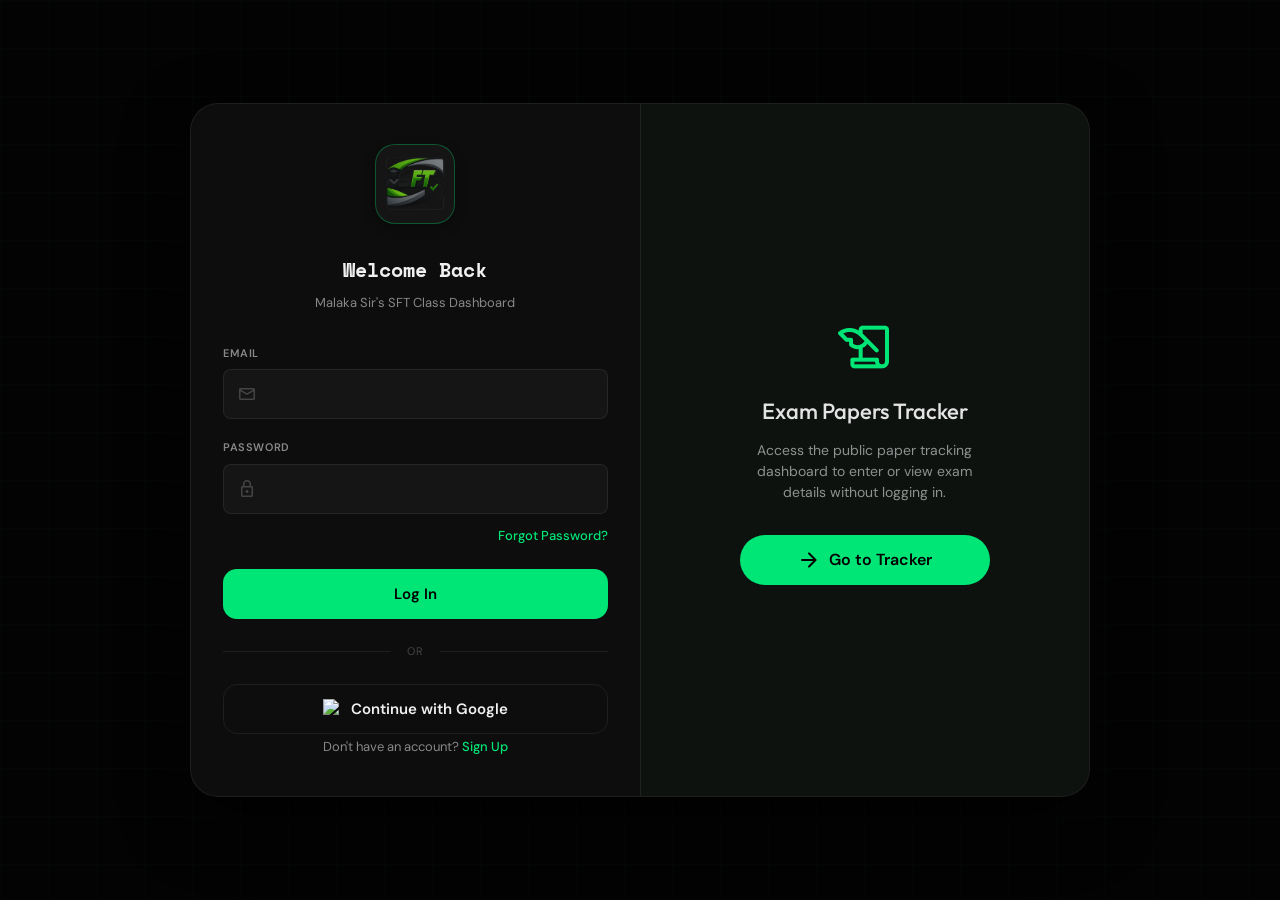
==== commit d169e9c3: "Add files via upload" ====
--- a/auth.html
+++ b/auth.html
@@ -14,66 +14,71 @@
     <link rel="stylesheet" href="css/style.css">
     <link rel="icon" type="image/png" href="logo.png">
 
-    <!-- MD3 Dark Mode Embedded Styles -->
+    <!-- MD3 Dark Mode Embedded Styles (Overridden with new liquid grid UI) -->
+    <link href="https://fonts.googleapis.com/css2?family=Space+Mono:wght@400;700&family=DM+Sans:wght@300;400;500;600&display=swap" rel="stylesheet">
     <style>
         :root {
-            /* Material 3 Dark Theme Baseline Tokens (Black & Green) */
-            --md-sys-color-primary: #00E676;
-            --md-sys-color-on-primary: #000000;
-            --md-sys-color-primary-container: #005026;
-            --md-sys-color-on-primary-container: #66FFA6;
-            
-            --md-sys-color-secondary: #81C784;
-            --md-sys-color-secondary-container: #004D20;
-
-            --md-sys-color-error: #FF5252;
-            --md-sys-color-error-container: #8C1D18;
-            --md-sys-color-on-error-container: #FFDAD6;
-
-            --md-sys-color-background: #000000;
-            --md-sys-color-on-background: #E3E3E3;
-            --md-sys-color-surface: #0A0A0A;
-            --md-sys-color-surface-container: #111111;
-            --md-sys-color-surface-container-high: #1A1A1A;
-            --md-sys-color-surface-container-highest: #222222;
-
-            --md-sys-color-outline: #938F99;
-            --md-sys-color-outline-variant: #49454F;
-            
-            --md-sys-shape-corner-extra-large: 28px;
-            --md-sys-shape-corner-full: 100px;
-            
-            --transition-standard: all 0.4s cubic-bezier(0.1, 0.7, 0.1, 1);
-            --shadow-lg: 0 12px 16px 4px rgba(0, 0, 0, 0.2), 0 4px 4px rgba(0, 0, 0, 0.3);
-        }
+            --bg: #030303;
+            --surface: #0d0d0d;
+            --surface-2: #151515;
+            --surface-3: #1e1e1e;
+            --primary: #00E676;
+            --primary-dim: rgba(0, 230, 118, 0.12);
+            --primary-glow: rgba(0, 230, 118, 0.35);
+            --on-primary: #000;
+            --text: #f0f0f0;
+            --text-dim: #888;
+            --text-muted: #444;
+            --border: rgba(255,255,255,0.07);
+            --border-lit: rgba(0,230,118,0.3);
+            --error: #FF5252;
+            --radius-sm: 8px;
+            --radius-md: 14px;
+            --radius-lg: 20px;
+            --radius-xl: 28px;
+        }
+
+        *, *::before, *::after { box-sizing: border-box; margin: 0; padding: 0; }
 
         body.auth-page {
-            background-color: var(--md-sys-color-background);
-            color: var(--md-sys-color-on-background);
-            font-family: 'Roboto', sans-serif;
+            background: var(--bg);
+            color: var(--text);
+            font-family: 'DM Sans', sans-serif;
             display: flex;
             justify-content: center;
             align-items: center;
             min-height: 100vh;
             margin: 0;
             padding: 20px;
+            position: relative;
+        }
+
+        body.auth-page::before {
+            content: '';
+            position: fixed;
+            inset: 0;
+            background-image:
+                linear-gradient(rgba(0,230,118,0.025) 1px, transparent 1px),
+                linear-gradient(90deg, rgba(0,230,118,0.025) 1px, transparent 1px);
+            background-size: 48px 48px;
+            pointer-events: none;
+            z-index: 0;
         }
 
         .auth-wrapper {
+            position: relative;
+            z-index: 1;
             display: flex;
             width: 100%;
             max-width: 900px;
             min-height: 500px;
-            background: rgba(30, 30, 35, 0.45);
-            backdrop-filter: blur(24px);
-            -webkit-backdrop-filter: blur(24px);
-            border-radius: var(--md-sys-shape-corner-extra-large);
-            box-shadow: var(--shadow-lg), inset 0 0 0 1px rgba(255, 255, 255, 0.1);
+            background: var(--surface);
+            border: 1px solid var(--border);
+            border-radius: var(--radius-xl);
             overflow: hidden;
-            animation: formFadeIn 0.5s cubic-bezier(0.1, 0.7, 0.1, 1) forwards;
+            animation: popIn 0.4s cubic-bezier(0.2, 0, 0, 1) forwards;
             flex-direction: column;
-            padding-top: env(safe-area-inset-top, 20px);
-            padding-bottom: env(safe-area-inset-bottom, 20px);
+            box-shadow: 0 24px 64px rgba(0,0,0,0.6);
         }
 
         .auth-left {
@@ -86,8 +91,8 @@
 
         .auth-right {
             flex: 1;
-            background: rgba(0, 230, 118, 0.05);
-            border-left: 1px solid rgba(255, 255, 255, 0.05);
+            background: rgba(0, 230, 118, 0.02);
+            border-left: 1px solid var(--border);
             padding: 40px 32px;
             display: flex;
             flex-direction: column;
@@ -97,209 +102,100 @@
         }
 
         @media (min-width: 768px) {
-            .auth-wrapper {
-                flex-direction: row;
-                padding: 0;
-            }
+            .auth-wrapper { flex-direction: row; }
         }
 
         @media (max-width: 767px) {
             body.auth-page { padding: 16px; align-items: flex-start; }
-            .auth-right { border-left: none; border-top: 1px solid rgba(255, 255, 255, 0.05); }
-        }
-
+            .auth-right { border-left: none; border-top: 1px solid var(--border); }
+        }
+
+        @keyframes popIn {
+            from { opacity: 0; transform: scale(0.95) translateY(10px); }
+            to { opacity: 1; transform: scale(1) translateY(0); }
+        }
         @keyframes formFadeIn {
-            from { opacity: 0; transform: translateY(20px); }
+            from { opacity: 0; transform: translateY(10px); }
             to { opacity: 1; transform: translateY(0); }
         }
 
-        .auth-header {
-            text-align: center;
-            margin-bottom: 32px;
-        }
-
+        .auth-header { text-align: center; margin-bottom: 32px; }
         .auth-logo {
-            width: 100px;
-            height: 100px;
-            border-radius: 20px; /* M3 Shape */
+            width: 80px; height: 80px;
+            border-radius: var(--radius-lg);
             margin-bottom: 24px;
             object-fit: cover;
-            box-shadow: 0 4px 12px rgba(0,0,0,0.3);
-            background: var(--md-sys-color-surface-container-highest);
+            border: 1px solid var(--border-lit);
+            background: var(--surface-2);
             padding: 8px;
         }
-
-        .auth-header h2 {
-            font-size: 24px;
-            font-weight: 500;
-            margin: 0 0 8px 0;
-            color: var(--md-sys-color-on-background);
-        }
-
-        .auth-header p {
-            color: var(--md-sys-color-outline);
-            margin: 0;
-            font-size: 14px;
-        }
-
-        .form-group {
-            margin-bottom: 24px;
-            position: relative;
-        }
-
-        .form-group label {
-            display: block;
-            font-size: 14px;
-            color: var(--md-sys-color-outline);
-            margin-bottom: 8px;
-            font-weight: 500;
-        }
-
-        .input-with-icon {
-            position: relative;
-            display: flex;
-            align-items: center;
-        }
-
-        .input-with-icon i {
-            position: absolute;
-            left: 16px;
-            color: var(--md-sys-color-outline);
-            font-size: 20px;
-            transition: var(--transition-standard);
-        }
-
+        .auth-header h2 { font-family: 'Space Mono', monospace; font-size: 20px; font-weight: 700; margin: 0 0 8px 0; color: var(--text); }
+        .auth-header p { color: var(--text-dim); margin: 0; font-size: 13px; }
+
+        .form-group { margin-bottom: 20px; position: relative; }
+        .form-group label { display: block; font-size: 11px; font-weight: 600; letter-spacing: 0.6px; text-transform: uppercase; color: var(--text-dim); margin-bottom: 8px; }
+
+        .input-with-icon { position: relative; display: flex; align-items: center; }
+        .input-with-icon i { position: absolute; left: 14px; color: var(--text-muted); font-size: 20px; transition: all 0.2s; }
         .input-with-icon input {
             width: 100%;
-            padding: 16px 16px 16px 48px;
-            background-color: rgba(255, 255, 255, 0.05);
-            border: 1px solid rgba(255, 255, 255, 0.1);
-            border-radius: 12px;
-            color: var(--md-sys-color-on-background);
-            font-size: 16px;
-            font-family: inherit;
-            transition: var(--transition-standard);
+            padding: 14px 14px 14px 44px;
+            background: var(--surface-2);
+            border: 1px solid var(--border);
+            border-radius: var(--radius-sm);
+            color: var(--text);
+            font-size: 15px;
+            font-family: 'DM Sans', sans-serif;
+            transition: all 0.2s;
             box-sizing: border-box;
         }
-
         .input-with-icon input:focus {
             outline: none;
-            border-color: var(--md-sys-color-primary);
-            background-color: rgba(255, 255, 255, 0.08);
-            box-shadow: 0 0 0 4px rgba(0, 230, 118, 0.1);
-        }
-
-        .input-with-icon input:focus + i {
-            color: var(--md-sys-color-primary);
-        }
+            border-color: var(--primary);
+            background: rgba(0,230,118,0.04);
+            box-shadow: 0 0 0 3px var(--primary-dim);
+        }
+        .input-with-icon input:focus + i { color: var(--primary); }
 
         .btn {
             width: 100%;
             padding: 12px 24px;
-            border-radius: var(--md-sys-shape-corner-full);
-            font-size: 14px;
-            font-weight: 500;
+            border-radius: var(--radius-md);
+            font-size: 15px;
+            font-weight: 600;
             border: none;
             cursor: pointer;
             display: inline-flex;
             align-items: center;
             justify-content: center;
             gap: 8px;
-            transition: var(--transition-standard);
-            font-family: inherit;
+            transition: all 0.2s;
+            font-family: 'DM Sans', sans-serif;
             box-sizing: border-box;
-            overflow: hidden;
-        }
-
-        .btn-primary {
-            background-color: var(--md-sys-color-primary);
-            color: var(--md-sys-color-on-primary);
-        }
-
-        .btn-primary:hover {
-            background-color: #66FFA6;
-            box-shadow: 0 0 16px rgba(0, 230, 118, 0.4);
-        }
-
-        .btn-outline {
-            background-color: transparent;
-            color: var(--md-sys-color-primary);
-            border: 1px solid var(--md-sys-color-outline);
-        }
-
-        .btn-outline:hover {
-            background-color: rgba(0, 230, 118, 0.08);
-            border-color: var(--md-sys-color-primary);
-            box-shadow: inset 0 0 8px rgba(0, 230, 118, 0.1);
-        }
-
-        .divider {
-            display: flex;
-            align-items: center;
-            text-align: center;
-            margin: 24px 0;
-            color: var(--md-sys-color-outline);
-            font-size: 12px;
-        }
-
-        .divider::before, .divider::after {
-            content: '';
-            flex: 1;
-            border-bottom: 1px solid var(--md-sys-color-outline-variant);
-        }
-
-        .divider span {
-            padding: 0 16px;
-        }
-
-        .text-link {
-            color: var(--md-sys-color-primary);
-            text-decoration: none;
-            font-weight: 500;
-            transition: var(--transition-standard);
-        }
-
-        .text-link:hover {
-            color: #66FFA6;
-            text-decoration: underline;
-        }
-
-        .form-options {
-            display: flex;
-            justify-content: flex-end;
-            margin-top: -12px;
-            margin-bottom: 24px;
-            font-size: 14px;
-        }
-
-        .auth-footer {
-            text-align: center;
-            font-size: 14px;
-            color: var(--md-sys-color-outline);
-        }
+            height: 50px;
+        }
+        .btn-primary { background: var(--primary); color: var(--on-primary); }
+        .btn-primary:hover { background: #33ff8e; box-shadow: 0 0 24px var(--primary-glow); transform: translateY(-1px); }
+        .btn-primary:active { transform: translateY(0); }
+
+        .btn-outline { background: transparent; color: var(--text); border: 1px solid var(--border); }
+        .btn-outline:hover { background: var(--surface-3); border-color: var(--primary); color: var(--primary); }
+
+        .divider { display: flex; align-items: center; text-align: center; margin: 24px 0; color: var(--text-muted); font-size: 11px; text-transform: uppercase; letter-spacing: 1px; }
+        .divider::before, .divider::after { content: ''; flex: 1; border-bottom: 1px solid var(--border); }
+        .divider span { padding: 0 16px; }
+
+        .text-link { color: var(--primary); text-decoration: none; font-weight: 500; transition: all 0.2s; }
+        .text-link:hover { color: #33ff8e; text-decoration: underline; }
+
+        .form-options { display: flex; justify-content: flex-end; margin-top: -8px; margin-bottom: 24px; font-size: 13px; }
+        .auth-footer { text-align: center; font-size: 13px; color: var(--text-dim); }
 
         .d-none { display: none !important; }
-        .active { display: block; animation: formFadeIn 0.4s ease forwards; }
-
-        /* Spinner */
-        #loading-overlay {
-            position: fixed;
-            top: 0; left: 0; width: 100%; height: 100%;
-            background: rgba(20, 18, 24, 0.8);
-            backdrop-filter: blur(4px);
-            z-index: 9999;
-            display: flex;
-            justify-content: center;
-            align-items: center;
-        }
-        .spinner {
-            width: 48px;
-            height: 48px;
-            border: 4px solid var(--md-sys-color-surface-container-high);
-            border-top: 4px solid var(--md-sys-color-primary);
-            border-radius: 50%;
-            animation: spin 1s linear infinite;
-        }
+        .active { display: block; animation: formFadeIn 0.3s ease forwards; }
+
+        #loading-overlay { position: fixed; inset: 0; background: rgba(0,0,0,0.85); backdrop-filter: blur(8px); z-index: 9999; display: flex; justify-content: center; align-items: center; }
+        .spinner { width: 48px; height: 48px; border: 3px solid var(--primary-dim); border-top: 3px solid var(--primary); border-radius: 50%; animation: spin 0.8s linear infinite; }
         @keyframes spin { 0% { transform: rotate(0deg); } 100% { transform: rotate(360deg); } }
     </style>
 
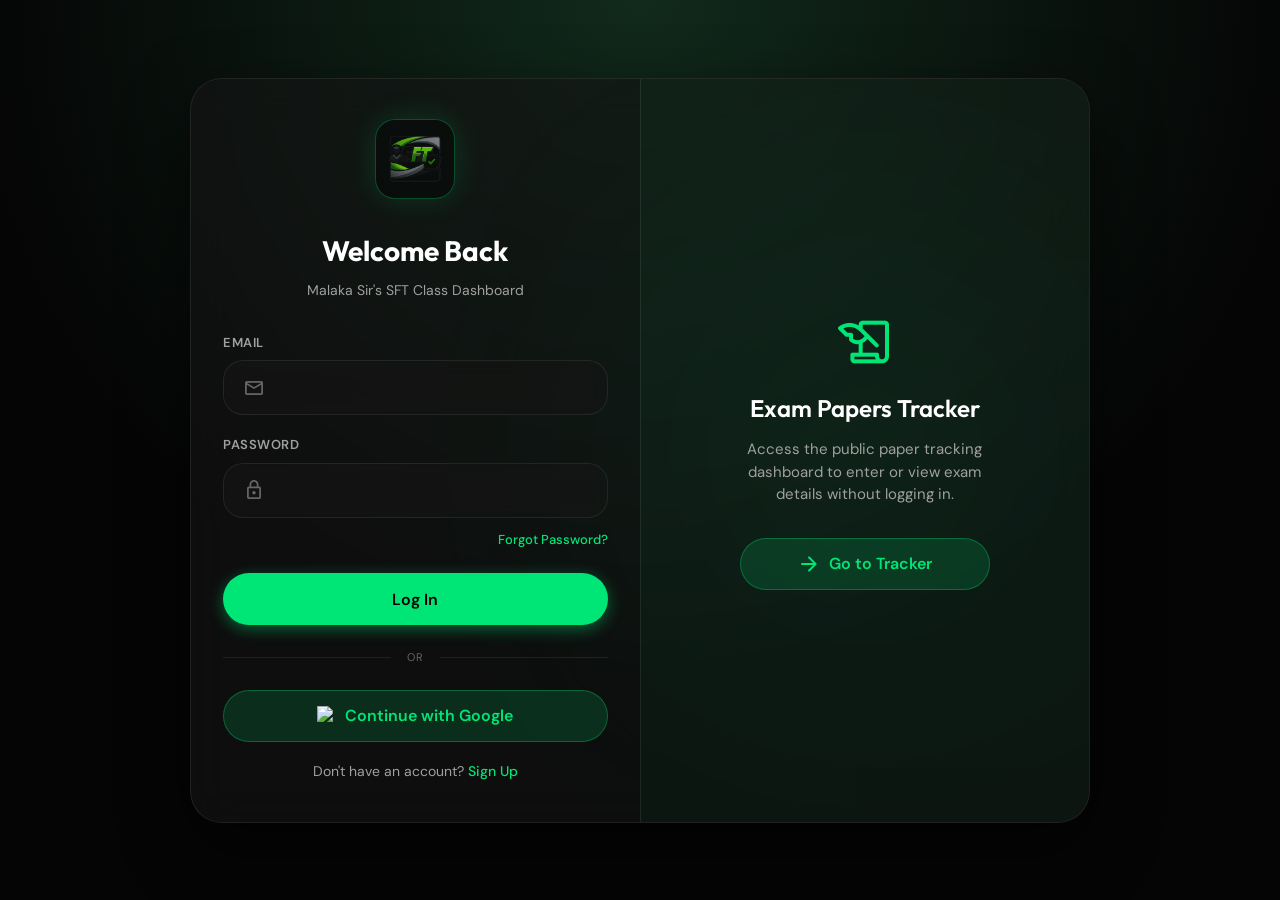
==== commit 6326b4b6: "Add files via upload" ====
--- a/auth.html
+++ b/auth.html
@@ -14,71 +14,30 @@
     <link rel="stylesheet" href="css/style.css">
     <link rel="icon" type="image/png" href="logo.png">
 
-    <!-- MD3 Dark Mode Embedded Styles (Overridden with new liquid grid UI) -->
-    <link href="https://fonts.googleapis.com/css2?family=Space+Mono:wght@400;700&family=DM+Sans:wght@300;400;500;600&display=swap" rel="stylesheet">
+    <!-- Glassmorphism Auth Specific Styles -->
     <style>
-        :root {
-            --bg: #030303;
-            --surface: #0d0d0d;
-            --surface-2: #151515;
-            --surface-3: #1e1e1e;
-            --primary: #00E676;
-            --primary-dim: rgba(0, 230, 118, 0.12);
-            --primary-glow: rgba(0, 230, 118, 0.35);
-            --on-primary: #000;
-            --text: #f0f0f0;
-            --text-dim: #888;
-            --text-muted: #444;
-            --border: rgba(255,255,255,0.07);
-            --border-lit: rgba(0,230,118,0.3);
-            --error: #FF5252;
-            --radius-sm: 8px;
-            --radius-md: 14px;
-            --radius-lg: 20px;
-            --radius-xl: 28px;
-        }
-
-        *, *::before, *::after { box-sizing: border-box; margin: 0; padding: 0; }
-
         body.auth-page {
-            background: var(--bg);
-            color: var(--text);
-            font-family: 'DM Sans', sans-serif;
             display: flex;
             justify-content: center;
             align-items: center;
             min-height: 100vh;
-            margin: 0;
-            padding: 20px;
-            position: relative;
-        }
-
-        body.auth-page::before {
-            content: '';
-            position: fixed;
-            inset: 0;
-            background-image:
-                linear-gradient(rgba(0,230,118,0.025) 1px, transparent 1px),
-                linear-gradient(90deg, rgba(0,230,118,0.025) 1px, transparent 1px);
-            background-size: 48px 48px;
-            pointer-events: none;
-            z-index: 0;
+            padding: 24px;
         }
 
         .auth-wrapper {
-            position: relative;
-            z-index: 1;
-            display: flex;
+            display: flex;
+            flex-direction: column;
             width: 100%;
             max-width: 900px;
-            min-height: 500px;
-            background: var(--surface);
-            border: 1px solid var(--border);
-            border-radius: var(--radius-xl);
+            min-height: 550px;
+            background: var(--surface-glass);
+            backdrop-filter: blur(24px);
+            -webkit-backdrop-filter: blur(24px);
+            border: 1px solid var(--border-light);
+            border-radius: var(--radius-lg);
             overflow: hidden;
-            animation: popIn 0.4s cubic-bezier(0.2, 0, 0, 1) forwards;
-            flex-direction: column;
             box-shadow: 0 24px 64px rgba(0,0,0,0.6);
+            animation: popIn 0.5s cubic-bezier(0.2, 0, 0, 1) forwards;
         }
 
         .auth-left {
@@ -87,33 +46,40 @@
             display: flex;
             flex-direction: column;
             justify-content: center;
+            z-index: 2;
         }
 
         .auth-right {
             flex: 1;
-            background: rgba(0, 230, 118, 0.02);
-            border-left: 1px solid var(--border);
+            background: rgba(0, 230, 118, 0.03);
+            border-top: 1px solid var(--border-light);
             padding: 40px 32px;
             display: flex;
             flex-direction: column;
             align-items: center;
             justify-content: center;
             text-align: center;
+            position: relative;
+        }
+
+        .auth-right::before {
+            content: '';
+            position: absolute;
+            width: 300px;
+            height: 300px;
+            background: var(--primary);
+            filter: blur(150px);
+            opacity: 0.15;
+            border-radius: 50%;
+            z-index: -1;
+            animation: glassPulse 4s infinite alternate;
         }
 
         @media (min-width: 768px) {
             .auth-wrapper { flex-direction: row; }
-        }
-
-        @media (max-width: 767px) {
-            body.auth-page { padding: 16px; align-items: flex-start; }
-            .auth-right { border-left: none; border-top: 1px solid var(--border); }
-        }
-
-        @keyframes popIn {
-            from { opacity: 0; transform: scale(0.95) translateY(10px); }
-            to { opacity: 1; transform: scale(1) translateY(0); }
-        }
+            .auth-right { border-top: none; border-left: 1px solid var(--border-light); }
+        }
+
         @keyframes formFadeIn {
             from { opacity: 0; transform: translateY(10px); }
             to { opacity: 1; transform: translateY(0); }
@@ -122,81 +88,29 @@
         .auth-header { text-align: center; margin-bottom: 32px; }
         .auth-logo {
             width: 80px; height: 80px;
-            border-radius: var(--radius-lg);
+            border-radius: var(--radius-md);
             margin-bottom: 24px;
             object-fit: cover;
-            border: 1px solid var(--border-lit);
-            background: var(--surface-2);
-            padding: 8px;
-        }
-        .auth-header h2 { font-family: 'Space Mono', monospace; font-size: 20px; font-weight: 700; margin: 0 0 8px 0; color: var(--text); }
-        .auth-header p { color: var(--text-dim); margin: 0; font-size: 13px; }
-
-        .form-group { margin-bottom: 20px; position: relative; }
-        .form-group label { display: block; font-size: 11px; font-weight: 600; letter-spacing: 0.6px; text-transform: uppercase; color: var(--text-dim); margin-bottom: 8px; }
-
-        .input-with-icon { position: relative; display: flex; align-items: center; }
-        .input-with-icon i { position: absolute; left: 14px; color: var(--text-muted); font-size: 20px; transition: all 0.2s; }
-        .input-with-icon input {
-            width: 100%;
-            padding: 14px 14px 14px 44px;
-            background: var(--surface-2);
-            border: 1px solid var(--border);
-            border-radius: var(--radius-sm);
-            color: var(--text);
-            font-size: 15px;
-            font-family: 'DM Sans', sans-serif;
-            transition: all 0.2s;
-            box-sizing: border-box;
-        }
-        .input-with-icon input:focus {
-            outline: none;
-            border-color: var(--primary);
-            background: rgba(0,230,118,0.04);
-            box-shadow: 0 0 0 3px var(--primary-dim);
-        }
-        .input-with-icon input:focus + i { color: var(--primary); }
-
-        .btn {
-            width: 100%;
-            padding: 12px 24px;
-            border-radius: var(--radius-md);
-            font-size: 15px;
-            font-weight: 600;
-            border: none;
-            cursor: pointer;
-            display: inline-flex;
-            align-items: center;
-            justify-content: center;
-            gap: 8px;
-            transition: all 0.2s;
-            font-family: 'DM Sans', sans-serif;
-            box-sizing: border-box;
-            height: 50px;
-        }
-        .btn-primary { background: var(--primary); color: var(--on-primary); }
-        .btn-primary:hover { background: #33ff8e; box-shadow: 0 0 24px var(--primary-glow); transform: translateY(-1px); }
-        .btn-primary:active { transform: translateY(0); }
-
-        .btn-outline { background: transparent; color: var(--text); border: 1px solid var(--border); }
-        .btn-outline:hover { background: var(--surface-3); border-color: var(--primary); color: var(--primary); }
+            border: 1px solid var(--border-primary);
+            background: rgba(0,0,0,0.4);
+            padding: 12px;
+            box-shadow: 0 0 30px var(--primary-dim);
+            animation: popIn 0.8s cubic-bezier(0.2, 0, 0, 1);
+        }
+        .auth-header h2 { font-family: 'Outfit', sans-serif; font-size: 28px; font-weight: 700; margin: 0 0 8px 0; color: var(--text-main); }
+        .auth-header p { color: var(--text-secondary); margin: 0; font-size: 14px; }
 
         .divider { display: flex; align-items: center; text-align: center; margin: 24px 0; color: var(--text-muted); font-size: 11px; text-transform: uppercase; letter-spacing: 1px; }
-        .divider::before, .divider::after { content: ''; flex: 1; border-bottom: 1px solid var(--border); }
+        .divider::before, .divider::after { content: ''; flex: 1; border-bottom: 1px solid var(--border-light); }
         .divider span { padding: 0 16px; }
 
-        .text-link { color: var(--primary); text-decoration: none; font-weight: 500; transition: all 0.2s; }
+        .text-link { color: var(--primary); text-decoration: none; font-weight: 500; transition: var(--transition-fast); }
         .text-link:hover { color: #33ff8e; text-decoration: underline; }
 
         .form-options { display: flex; justify-content: flex-end; margin-top: -8px; margin-bottom: 24px; font-size: 13px; }
-        .auth-footer { text-align: center; font-size: 13px; color: var(--text-dim); }
-
-        .d-none { display: none !important; }
-        .active { display: block; animation: formFadeIn 0.3s ease forwards; }
-
-        #loading-overlay { position: fixed; inset: 0; background: rgba(0,0,0,0.85); backdrop-filter: blur(8px); z-index: 9999; display: flex; justify-content: center; align-items: center; }
-        .spinner { width: 48px; height: 48px; border: 3px solid var(--primary-dim); border-top: 3px solid var(--primary); border-radius: 50%; animation: spin 0.8s linear infinite; }
-        @keyframes spin { 0% { transform: rotate(0deg); } 100% { transform: rotate(360deg); } }
+        .auth-footer { text-align: center; font-size: 14px; color: var(--text-secondary); }
+
+        .active { display: block; animation: formFadeIn 0.4s ease forwards; }
     </style>
 
     <!-- Supabase Client Setup -->
@@ -208,7 +122,7 @@
 <body class="auth-page">
     <!-- Loading Overlay -->
     <div id="loading-overlay" class="d-none">
-        <div class="spinner"></div>
+        <div class="loader-pulse"></div>
     </div>
 
     <!-- Toast Container -->
@@ -224,7 +138,7 @@
             </div>
 
             <!-- Login Form -->
-            <form id="login-form" class="auth-form active">
+            <form id="login-form" class="auth-form active animate-stagger">
                 <div class="form-group">
                     <label for="login-email">Email</label>
                     <div class="input-with-icon">
@@ -253,13 +167,13 @@
                     Continue with Google
                 </button>
 
-                <div class="auth-footer mt-3">
+                <div class="auth-footer mt-4">
                     <p>Don't have an account? <a href="#" class="text-link" id="show-signup-btn">Sign Up</a></p>
                 </div>
             </form>
 
             <!-- Signup Form -->
-            <form id="signup-form" class="auth-form d-none">
+            <form id="signup-form" class="auth-form d-none animate-stagger">
                 <div class="form-group">
                     <label for="signup-name">Display Name</label>
                     <div class="input-with-icon">
@@ -282,14 +196,14 @@
                     </div>
                 </div>
                 <button type="submit" class="btn btn-primary btn-block">Create Account</button>
-                <div class="auth-footer mt-3">
+                <div class="auth-footer mt-4">
                     <p>Already have an account? <a href="#" class="text-link" id="show-login-btn">Log In</a></p>
                 </div>
             </form>
 
             <!-- Forgot Password Form -->
-            <form id="forgot-form" class="auth-form d-none">
-                <p style="color: var(--md-sys-color-outline); font-size: 14px; margin-bottom: 24px; text-align: center;">Enter your email address and we'll send you a link to reset your password.</p>
+            <form id="forgot-form" class="auth-form d-none animate-stagger">
+                <p style="color: var(--text-secondary); font-size: 14px; margin-bottom: 24px; text-align: center;">Enter your email address and we'll send you a link to reset your password.</p>
                 <div class="form-group">
                     <label for="forgot-email">Email</label>
                     <div class="input-with-icon">
@@ -298,7 +212,7 @@
                     </div>
                 </div>
                 <button type="submit" class="btn btn-primary btn-block">Send Reset Link</button>
-                <div class="auth-footer mt-3">
+                <div class="auth-footer mt-4">
                     <p><a href="#" class="text-link" id="back-to-login-btn">Back to Log In</a></p>
                 </div>
             </form>
@@ -306,11 +220,11 @@
 
         <!-- Right Side: Public Access -->
         <div class="auth-right">
-            <i class="material-symbols-rounded" style="font-size: 64px; color: var(--md-sys-color-primary); margin-bottom: 16px;">history_edu</i>
-            <h2 style="margin: 0 0 12px 0; font-size: 22px;">Exam Papers Tracker</h2>
-            <p style="color: var(--md-sys-color-outline); font-size: 14px; margin-bottom: 32px; max-width: 250px;">Access the public paper tracking dashboard to enter or view exam details without logging in.</p>
+            <i class="material-symbols-rounded" style="font-size: 64px; color: var(--primary); margin-bottom: 16px;">history_edu</i>
+            <h2 style="margin: 0 0 12px 0; font-size: 24px; font-family: 'Outfit', sans-serif;">Exam Papers Tracker</h2>
+            <p style="color: var(--text-secondary); font-size: 15px; margin-bottom: 32px; max-width: 250px;">Access the public paper tracking dashboard to enter or view exam details without logging in.</p>
             
-            <a href="exam-papers.html" class="btn btn-primary" style="text-decoration: none; padding: 16px 32px; border-radius: 100px; font-size: 16px; width: 100%; max-width: 250px;">
+            <a href="exam-papers.html" class="btn btn-outline" style="text-decoration: none; border-radius: var(--radius-full); width: 100%; max-width: 250px;">
                 <i class="material-symbols-rounded">arrow_forward</i> Go to Tracker
             </a>
         </div>
--- a/css/style.css
+++ b/css/style.css
@@ -1,74 +1,36 @@
-@import url('https://fonts.googleapis.com/css2?family=Outfit:wght@300;400;500;600;700&family=Roboto:wght@300;400;500;700&display=swap');
+@import url('https://fonts.googleapis.com/css2?family=Outfit:wght@300;400;500;600;700&family=DM+Sans:wght@300;400;500;600;700&display=swap');
 
 :root {
-  /* Material 3 Dark Theme Baseline Tokens (Black & Green) */
-  --md-sys-color-primary: #00E676;
-  --md-sys-color-on-primary: #000000;
-  --md-sys-color-primary-container: #005026;
-  --md-sys-color-on-primary-container: #66FFA6;
+  /* Ultra-Modern Dark Glass Theme */
+  --primary: #00E676;
+  --primary-glow: rgba(0, 230, 118, 0.4);
+  --primary-dim: rgba(0, 230, 118, 0.15);
+  --on-primary: #000000;
+
+  --bg-color: #050505;
+  --bg-gradient: radial-gradient(circle at 50% 0%, #112a1c 0%, #050505 60%);
+
+  --surface-glass: rgba(20, 20, 20, 0.6);
+  --surface-glass-solid: rgba(30, 30, 30, 0.85);
   
-  --md-sys-color-secondary: #81C784;
-  --md-sys-color-on-secondary: #003314;
-  --md-sys-color-secondary-container: #004D20;
-  --md-sys-color-on-secondary-container: #A3E9A4;
-
-  --md-sys-color-tertiary: #A5D6A7;
-  --md-sys-color-on-tertiary: #003314;
-  --md-sys-color-tertiary-container: #005026;
-  --md-sys-color-on-tertiary-container: #C8E6C9;
-
-  --md-sys-color-error: #FF5252;
-  --md-sys-color-on-error: #4A0000;
-  --md-sys-color-error-container: #8C1D18;
-  --md-sys-color-on-error-container: #FFDAD6;
-
-  --md-sys-color-background: #000000;
-  --md-sys-color-on-background: #E3E3E3;
-  
-  --md-sys-color-surface: #0A0A0A;
-  --md-sys-color-on-surface: #E3E3E3;
-  --md-sys-color-surface-variant: #444746;
-  --md-sys-color-on-surface-variant: #C4C7C5;
-
-  /* Surface Container Hierarchy (M3) */
-  --md-sys-color-surface-container-lowest: #000000;
-  --md-sys-color-surface-container-low: #0A0A0A;
-  --md-sys-color-surface-container: #111111;
-  --md-sys-color-surface-container-high: #1A1A1A;
-  --md-sys-color-surface-container-highest: #222222;
-
-  --md-sys-color-outline: #8E918F;
-  --md-sys-color-outline-variant: #444746;
-  --md-sys-color-scrim: #000000;
-  --md-sys-color-shadow: #000000;
-
-  /* Mapped Logic Variables */
-  --primary: var(--md-sys-color-primary);
-  --on-primary: var(--md-sys-color-on-primary);
-  --primary-container: var(--md-sys-color-primary-container);
-  
-  --secondary: var(--md-sys-color-secondary);
-  --tertiary: var(--md-sys-color-tertiary);
-  
-  --background: var(--md-sys-color-background);
-  --surface-solid: var(--md-sys-color-surface-container);
-  --surface-glass: rgba(33, 31, 38, 0.85);
-  --outline: var(--md-sys-color-outline);
-
-  --text-main: var(--md-sys-color-on-background);
-  --text-secondary: var(--md-sys-color-on-surface-variant);
-
-  --border-radius: 28px; /* M3 Rounding Extra Large */
-  --border-radius-md: 16px;
-  --border-radius-sm: 12px;
-
-  --transition: all 0.4s cubic-bezier(0.1, 0.7, 0.1, 1);
-  --shadow-sm: 0 1px 2px rgba(0, 0, 0, 0.3), 0 1px 3px 1px rgba(0, 0, 0, 0.15);
-  --shadow-md: 0 4px 8px 3px rgba(0, 0, 0, 0.15), 0 1px 3px rgba(0, 0, 0, 0.3);
-  --shadow-lg: 0 12px 16px 4px rgba(0, 0, 0, 0.2), 0 4px 4px rgba(0, 0, 0, 0.3);
-
-  --error: var(--md-sys-color-error);
-  --success: #B4E1B5;
+  --border-light: rgba(255, 255, 255, 0.08);
+  --border-primary: rgba(0, 230, 118, 0.3);
+
+  --text-main: #FFFFFF;
+  --text-secondary: #A0A0A0;
+  --text-muted: #666666;
+
+  --error: #FF5252;
+  --error-dim: rgba(255, 82, 82, 0.15);
+
+  --radius-sm: 12px;
+  --radius-md: 20px;
+  --radius-lg: 32px;
+  --radius-full: 999px;
+
+  --transition-fast: 0.2s cubic-bezier(0.2, 0, 0, 1);
+  --transition-smooth: 0.4s cubic-bezier(0.1, 0.7, 0.1, 1);
+  --transition-bounce: 0.5s cubic-bezier(0.34, 1.56, 0.64, 1);
 }
 
 * {
@@ -79,214 +41,170 @@
 }
 
 body {
-  font-family: 'Roboto', sans-serif;
-  background-color: var(--background);
+  font-family: 'DM Sans', sans-serif;
+  background-color: var(--bg-color);
+  background-image: var(--bg-gradient);
+  background-attachment: fixed;
   color: var(--text-main);
   line-height: 1.5;
   min-height: 100vh;
   overflow-x: hidden;
-  overscroll-behavior-y: none;
-  -webkit-user-select: none;
-  user-select: none;
-}
-
-input, textarea, select {
-  -webkit-user-select: auto;
-  user-select: auto;
-}
-
-/* Hide scrollbar for native app feel */
-::-webkit-scrollbar {
-  width: 0px;
-  background: transparent;
-}
-* {
-  -ms-overflow-style: none;
-  scrollbar-width: none;
-}
-
-h1,
-h2,
-h3,
-h4,
-h5,
-h6 {
+  -webkit-font-smoothing: antialiased;
+}
+
+/* Hide Scrollbar */
+::-webkit-scrollbar { width: 0px; background: transparent; }
+* { -ms-overflow-style: none; scrollbar-width: none; }
+
+h1, h2, h3, h4, h5, h6 {
   font-family: 'Outfit', sans-serif;
-  font-weight: 500;
-  color: var(--text-main);
-}
-
-/* Material Typography Scale (Simplified) */
-.display-large {
-  font-size: 3.5rem;
-  line-height: 4rem;
-  letter-spacing: -0.25px;
-  font-weight: 400;
-}
-
-.headline-medium {
-  font-size: 1.75rem;
-  line-height: 2.25rem;
-  font-weight: 500;
-}
-
-.title-large {
-  font-size: 1.375rem;
-  line-height: 1.75rem;
-  font-weight: 500;
-}
-
-.body-medium {
-  font-size: 0.875rem;
-  line-height: 1.25rem;
-  letter-spacing: 0.25px;
-}
-
-.label-large {
-  font-size: 0.875rem;
-  line-height: 1.25rem;
-  font-weight: 500;
-  letter-spacing: 0.1px;
-}
-
-/* Buttons - Material 3 Style */
+  font-weight: 600;
+  color: var(--text-main);
+}
+
+/* --- ANIMATIONS --- */
+@keyframes slideUpFade {
+  0% { opacity: 0; transform: translateY(30px) scale(0.98); }
+  100% { opacity: 1; transform: translateY(0) scale(1); }
+}
+
+@keyframes popIn {
+  0% { opacity: 0; transform: scale(0.9); }
+  60% { transform: scale(1.02); }
+  100% { opacity: 1; transform: scale(1); }
+}
+
+@keyframes fadeIn {
+  0% { opacity: 0; }
+  100% { opacity: 1; }
+}
+
+/* Staggered Children Animation */
+.animate-stagger > * {
+  opacity: 0;
+  animation: slideUpFade 0.6s cubic-bezier(0.1, 0.7, 0.1, 1) forwards;
+}
+
+.animate-stagger > *:nth-child(1) { animation-delay: 0.05s; }
+.animate-stagger > *:nth-child(2) { animation-delay: 0.10s; }
+.animate-stagger > *:nth-child(3) { animation-delay: 0.15s; }
+.animate-stagger > *:nth-child(4) { animation-delay: 0.20s; }
+.animate-stagger > *:nth-child(5) { animation-delay: 0.25s; }
+.animate-stagger > *:nth-child(6) { animation-delay: 0.30s; }
+.animate-stagger > *:nth-child(7) { animation-delay: 0.35s; }
+
+/* --- CARDS & PANELS --- */
+.card {
+  background: var(--surface-glass);
+  backdrop-filter: blur(16px);
+  -webkit-backdrop-filter: blur(16px);
+  border: 1px solid var(--border-light);
+  border-radius: var(--radius-lg);
+  padding: 24px;
+  transition: var(--transition-smooth);
+}
+
+.card:hover {
+  border-color: var(--border-primary);
+  box-shadow: 0 12px 32px rgba(0, 0, 0, 0.3), 0 0 24px var(--primary-glow);
+  transform: translateY(-2px);
+}
+
+/* --- BUTTONS --- */
 .btn {
   display: inline-flex;
   align-items: center;
   justify-content: center;
   gap: 8px;
-  height: 40px;
-  padding: 0 24px;
-  border-radius: 100px; /* Fully rounded MD3 */
+  height: 52px;
+  padding: 0 28px;
+  border-radius: var(--radius-full);
   border: none;
-  font-family: 'Roboto', sans-serif;
-  font-weight: 500;
-  font-size: 0.875rem;
+  font-family: 'DM Sans', sans-serif;
+  font-weight: 600;
+  font-size: 16px;
   cursor: pointer;
-  transition: var(--transition);
+  transition: var(--transition-bounce);
   position: relative;
   overflow: hidden;
 }
 
+.btn:active {
+  transform: scale(0.95);
+}
+
 .btn-primary {
-  background-color: var(--md-sys-color-primary);
-  color: var(--md-sys-color-on-primary);
+  background: var(--primary);
+  color: var(--on-primary);
+  box-shadow: 0 4px 16px var(--primary-glow);
 }
 
 .btn-primary:hover {
-  background-color: #66FFA6; /* Lighter primary hover */
-  box-shadow: 0 0 16px rgba(0, 230, 118, 0.4);
+  background: #33FF8E;
+  box-shadow: 0 8px 24px var(--primary-glow);
 }
 
 .btn-outline {
-  background-color: transparent;
+  background: var(--primary-dim);
   color: var(--primary);
-  border: 1px solid var(--md-sys-color-outline);
+  border: 1px solid var(--border-primary);
 }
 
 .btn-outline:hover {
-  background-color: rgba(0, 230, 118, 0.08);
+  background: rgba(0, 230, 118, 0.25);
+}
+
+.btn-block { width: 100%; }
+
+.icon-btn {
+  background: var(--surface-glass);
+  border: 1px solid var(--border-light);
+  backdrop-filter: blur(8px);
+  cursor: pointer;
+  padding: 12px;
+  border-radius: var(--radius-full);
+  color: var(--text-main);
+  display: inline-flex;
+  align-items: center;
+  justify-content: center;
+  transition: var(--transition-bounce);
+}
+
+.icon-btn:hover {
+  background: var(--primary-dim);
   border-color: var(--primary);
-  box-shadow: inset 0 0 8px rgba(0, 230, 118, 0.1);
-}
-
-.btn-danger {
-  background-color: var(--md-sys-color-error-container);
-  color: var(--md-sys-color-on-error-container);
-  border: none;
-}
-
-.btn-danger:hover {
-  background-color: #b3261e;
-  color: white;
-}
-
-.btn-block {
-  width: 100%;
-}
-
-.icon-btn {
-  background: transparent;
-  border: none;
-  cursor: pointer;
-  padding: 10px;
-  border-radius: 50%;
-  color: var(--text-main);
-  display: inline-flex;
-  align-items: center;
-  justify-content: center;
-  transition: var(--transition);
-  width: 48px;
-  height: 48px;
-}
-
-.icon-btn:hover {
-  background-color: var(--md-sys-color-surface-container-high);
-}
-
-/* Cards - Material 3 Style */
-.card {
-  background: var(--md-sys-color-surface-container);
-  border-radius: var(--border-radius);
-  padding: 24px;
-  border: 1px solid var(--md-sys-color-outline-variant);
-  transition: var(--transition);
-}
-
-.card:hover {
-  border-color: var(--md-sys-color-outline);
-  background: var(--md-sys-color-surface-container-high);
-}
-
-/* Launchpad (Selection Screen) */
-#launchpad-section {
-  animation: fadeIn 0.4s ease-out;
-}
-
-.launch-card {
-  display: flex;
-  flex-direction: column;
-  align-items: center;
-  justify-content: center;
-  text-align: center;
-  padding: 32px 16px;
-  cursor: pointer;
-  background-color: var(--md-sys-color-surface-container-low);
-  border: 1px solid var(--md-sys-color-outline-variant);
-  border-radius: var(--border-radius);
-  transition: var(--transition);
-}
-
-.launch-card:hover {
-  background-color: var(--md-sys-color-surface-container-highest);
-  transform: translateY(-4px);
-  border-color: var(--primary);
-  box-shadow: var(--shadow-md);
-}
-
-.launch-card i {
-  font-size: 40px;
-  margin-bottom: 16px;
   color: var(--primary);
-}
-
-.launch-card h3 {
-  font-size: 1.2rem;
-  margin-bottom: 8px;
-  font-family: 'Outfit', sans-serif;
-}
-
-/* Forms */
+  transform: scale(1.05);
+}
+
+/* --- FORMS & INPUTS --- */
 .form-group {
-  margin-bottom: 1.5rem;
+  margin-bottom: 20px;
 }
 
 label {
   display: block;
-  font-size: 14px;
-  font-weight: 500;
+  font-size: 13px;
+  font-weight: 600;
   margin-bottom: 8px;
   color: var(--text-secondary);
+  text-transform: uppercase;
+  letter-spacing: 0.5px;
+}
+
+.input-with-icon {
+  position: relative;
+  display: flex;
+  align-items: center;
+}
+
+.input-with-icon i {
+  position: absolute;
+  left: 20px;
+  color: var(--text-muted);
+  transition: var(--transition-smooth);
+  font-size: 22px;
+  z-index: 2;
 }
 
 input[type="text"],
@@ -295,675 +213,170 @@
 input[type="date"],
 input[type="time"],
 input[type="number"],
-input[type="url"],
 select {
   width: 100%;
-  padding: 16px;
-  border: none;
-  border-bottom: 2px solid var(--md-sys-color-outline);
-  border-radius: 12px 12px 0 0;
+  padding: 16px 20px;
+  background: var(--surface-glass);
+  border: 1px solid var(--border-light);
+  border-radius: var(--radius-md);
+  color: var(--text-main);
   font-size: 16px;
   font-family: inherit;
-  transition: var(--transition);
-  background-color: var(--md-sys-color-surface-container-highest);
-  color: var(--text-main);
+  transition: var(--transition-smooth);
+  -webkit-appearance: none;
+  backdrop-filter: blur(8px);
+}
+
+.input-with-icon input,
+.input-with-icon select {
+  padding-left: 56px;
 }
 
 input:focus,
 select:focus {
   outline: none;
-  border-bottom-color: var(--primary);
-  background-color: var(--md-sys-color-surface-container-high);
-}
-
-input:disabled {
-  opacity: 0.6;
-  cursor: not-allowed;
-}
-
-.input-with-icon {
-  position: relative;
-  display: flex;
-  align-items: center;
-}
-
-.input-with-icon i {
-  position: absolute;
-  left: 16px;
-  color: var(--md-sys-color-outline);
-  transition: var(--transition);
-  font-size: 20px;
-}
-
-.input-with-icon input:focus+i,
-.input-with-icon input:not(:placeholder-shown)+i {
+  border-color: var(--primary);
+  background: rgba(0, 230, 118, 0.05);
+  box-shadow: 0 0 0 4px var(--primary-dim);
+}
+
+.input-with-icon input:focus + i,
+.input-with-icon input:not(:placeholder-shown) + i {
   color: var(--primary);
 }
 
-.input-with-icon input {
-  padding-left: 48px;
-}
-
-.input-with-button {
-  display: flex;
-  align-items: stretch;
-}
-
-.input-with-button input {
-  border-radius: 4px 0 0 0;
-}
-
-.form-row {
-  display: grid;
-  grid-template-columns: repeat(auto-fit, minmax(200px, 1fr));
-  gap: 16px;
+select option {
+  background: #111;
+  color: #fff;
 }
 
 hr {
   border: none;
-  border-top: 1px solid var(--md-sys-color-outline-variant);
-  margin: 24px 0;
-}
-
-/* App Layout */
-.app-layout {
-  display: flex;
-  height: 100vh;
-}
-
-.sidebar {
-  width: 280px;
-  background-color: var(--md-sys-color-surface-container-low);
-  border-right: 1px solid var(--md-sys-color-outline-variant);
+  border-top: 1px solid var(--border-light);
+  margin: 32px 0;
+}
+
+/* --- TOASTS --- */
+#toast-container {
+  position: fixed;
+  bottom: 30px;
+  right: 20px;
+  z-index: 9999;
   display: flex;
   flex-direction: column;
-  padding: 12px;
-  transition: var(--transition);
-}
-
-.sidebar-header {
-  padding: 16px;
-  display: flex;
-  align-items: center;
-  gap: 16px;
-  margin-bottom: 24px;
-}
-
-.brand-logo {
-  width: 44px;
-  height: 44px;
-  border-radius: 12px; /* M3 Shape */
-  object-fit: cover;
-  box-shadow: var(--shadow-sm);
-  background: var(--md-sys-color-surface-container-high);
-  padding: 6px;
-}
-
-/* Profile Avatar Component */
-.profile-avatar-container {
-  display: flex;
-  align-items: center;
-  gap: 32px;
-  margin-bottom: 24px;
-}
-
-.avatar-wrapper {
-  position: relative;
-  width: 140px;
-  height: 140px;
-  flex-shrink: 0;
-}
-
-#profile-avatar-preview {
+  gap: 12px;
+  pointer-events: none;
+}
+
+.toast {
+  background: var(--surface-glass-solid);
+  backdrop-filter: blur(16px);
+  border: 1px solid var(--border-light);
+  color: var(--text-main);
+  padding: 16px 24px;
+  border-radius: var(--radius-full);
+  display: flex;
+  align-items: center;
+  gap: 12px;
+  font-size: 14px;
+  font-weight: 500;
+  box-shadow: 0 8px 32px rgba(0,0,0,0.5);
+  animation: slideUpFade 0.4s cubic-bezier(0.2, 0, 0, 1);
+  min-width: 200px;
+}
+
+.toast.error {
+  border-color: var(--error);
+  background: rgba(20, 5, 5, 0.9);
+}
+
+.toast.error i {
+  color: var(--error);
+}
+
+/* Hide specific elements explicitly */
+.d-none { display: none !important; }
+
+/* Loader overlay */
+#loading-overlay {
+  position: fixed;
+  inset: 0;
+  background: rgba(0, 0, 0, 0.6);
+  backdrop-filter: blur(8px);
+  -webkit-backdrop-filter: blur(8px);
+  display: flex;
+  align-items: center;
+  justify-content: center;
+  z-index: 10000;
+}
+
+.loader-pulse {
+  width: 60px;
+  height: 60px;
+  background: var(--primary);
+  border-radius: 50%;
+  animation: glassPulse 1.5s infinite;
+}
+
+@keyframes glassPulse {
+  0% { transform: scale(0.8); box-shadow: 0 0 0 0 rgba(0, 230, 118, 0.7); }
+  70% { transform: scale(1.2); box-shadow: 0 0 0 30px rgba(0, 230, 118, 0); }
+  100% { transform: scale(0.8); box-shadow: 0 0 0 0 rgba(0, 230, 118, 0); }
+}
+
+/* Modals */
+.modal-overlay {
+  position: fixed;
+  inset: 0;
+  background: rgba(0,0,0,0.8);
+  backdrop-filter: blur(12px);
+  display: flex;
+  align-items: flex-end; /* Bottom sheet on mobile */
+  justify-content: center;
+  z-index: 2000;
+  animation: fadeIn 0.3s ease;
+}
+
+.modal-box {
+  background: var(--bg-color);
+  border: 1px solid var(--border-light);
+  border-bottom: none;
+  border-radius: 32px 32px 0 0;
+  padding: 32px 24px;
   width: 100%;
-  height: 100%;
-  border-radius: 50%;
-  object-fit: cover;
-  border: 4px solid var(--md-sys-color-surface-container-high);
-  box-shadow: var(--shadow-md);
-  background: var(--md-sys-color-surface-container-high);
-  transition: var(--transition);
-}
-
-.edit-avatar-container {
-  position: relative;
-}
-
-.avatar-options-dropdown {
-  position: absolute;
-  top: calc(100% + 8px);
-  right: 0;
-  width: 200px;
-  background-color: var(--md-sys-color-surface-container-high);
-  border-radius: var(--md-sys-shape-corner-medium);
-  border: 1px solid var(--md-sys-color-outline-variant);
-  box-shadow: var(--shadow-m3);
-  z-index: 100;
-  padding: 8px 0;
-  display: flex;
-  flex-direction: column;
-  animation: menuIn 0.2s cubic-bezier(0.2, 0, 0, 1);
-}
-
-@keyframes menuIn {
-  from { opacity: 0; transform: translateY(-10px) scale(0.95); }
-  to { opacity: 1; transform: translateY(0) scale(1); }
-}
-
-.avatar-menu-item {
-  display: flex;
-  align-items: center;
-  gap: 12px;
-  padding: 12px 16px;
-  background: transparent;
-  border: none;
-  color: var(--md-sys-color-on-background);
-  cursor: pointer;
-  transition: var(--transition);
-  text-align: left;
-  font-family: inherit;
-  font-size: 14px;
-}
-
-.avatar-menu-item i {
-  font-size: 20px;
-  color: var(--md-sys-color-primary);
-}
-
-.avatar-menu-item:hover {
-  background-color: rgba(230, 224, 233, 0.08);
-}
-
-.avatar-menu-item.danger {
-  color: var(--md-sys-color-error);
-}
-
-.avatar-menu-item.danger i {
-  color: var(--md-sys-color-error);
-}
-
-.help-text {
-  font-size: 12px;
-  color: var(--text-secondary);
-  margin-top: 8px;
-}
-
-@media (max-width: 600px) {
-  .profile-avatar-container {
-    flex-direction: column;
-    text-align: center;
-    gap: 16px;
-  }
-}
-
-.nav-links {
-  list-style: none;
-  padding: 0;
-  margin: 0;
-  flex: 1;
-}
-
-.nav-links li {
-  margin-bottom: 4px;
-}
-
-.nav-links a {
-  display: flex;
-  align-items: center;
-  gap: 12px;
-  padding: 16px;
-  color: var(--text-main);
-  border-radius: 100px;
-  font-weight: 500;
-  text-decoration: none;
-  transition: var(--transition);
-}
-
-.nav-links a:hover {
-  background-color: rgba(0, 230, 118, 0.08);
-}
-
-.nav-links a.active {
-  background-color: var(--md-sys-color-secondary-container);
-  color: var(--md-sys-color-on-secondary-container);
-}
-
-.nav-links a.active i {
-  font-variation-settings: 'FILL' 1;
-}
-
-.main-content {
-  flex: 1;
-  display: flex;
-  flex-direction: column;
-  background-color: var(--background);
+  max-width: 600px;
+  max-height: 90vh;
   overflow-y: auto;
-}
-
-.top-header {
-  height: 64px;
-  padding: 0 16px;
-  display: flex;
-  align-items: center;
-  justify-content: space-between;
-  background-color: var(--background);
-  position: sticky;
-  top: 0;
-  z-index: 10;
-}
-
-.header-brand {
-  display: flex;
-  align-items: center;
-  gap: 12px;
-  font-size: 20px;
-  font-weight: 500;
-}
-
-#menu-toggle {
-  display: none;
-}
-
-/* Responsive adjustments */
-@media (max-width: 900px) {
-  .sidebar {
-    position: fixed;
-    left: -280px;
-    top: 0;
-    bottom: 0;
-    z-index: 1000;
-    box-shadow: 16px 0 32px rgba(0, 0, 0, 0.5);
-  }
-
-  .sidebar.open {
-    left: 0;
-  }
-
-  .main-content {
-    margin-left: 0;
-    padding-bottom: 80px; /* Space for bottom nav */
-  }
-
-  .bottom-nav {
-    display: flex;
-    justify-content: space-around;
-  }
-
-  .top-header {
-    padding: 0 8px;
-  }
-  
-  .card {
-    padding: 16px; /* Tighter padding on mobile */
-  }
-  
-  .form-row {
-    grid-template-columns: 1fr; /* Single column on mobile */
-  }
-
-  #menu-toggle {
-    display: grid;
-  }
-}
-
-@media (min-width: 901px) {
-  .main-content {
-    padding-bottom: 24px;
-  }
-}
-
-/* Page Spacing & Container */
-.sections-container {
-  padding: 24px;
-  max-width: 1200px;
-  margin: 0 auto;
-  width: 100%;
-  box-sizing: border-box;
-}
-
-/* Dashboard Specifics */
-.dashboard-controls {
-  margin-bottom: 24px;
-}
-
-.dashboard-grid {
-  display: grid;
-  grid-template-columns: repeat(auto-fit, minmax(240px, 1fr));
-  gap: 16px;
-}
-
-.chart-container {
-  position: relative;
-  height: 200px;
-  width: 100%;
-  margin-bottom: 16px;
-}
-
-/* Data Tables */
+  animation: slideUpFade 0.4s cubic-bezier(0.1, 0.7, 0.1, 1);
+}
+
+@media (min-width: 600px) {
+  .modal-overlay { align-items: center; padding: 24px; }
+  .modal-box { border-radius: var(--radius-lg); border-bottom: 1px solid var(--border-light); }
+}
+
+/* Tables */
 .table-responsive {
   overflow-x: auto;
-  border-radius: var(--border-radius-sm);
-  border: 1px solid var(--md-sys-color-outline-variant);
-  background: var(--surface-solid);
-}
-
-.data-table {
-  width: 100%;
-  border-collapse: collapse;
-}
-
-.data-table th,
-.data-table td {
-  padding: 16px;
-  text-align: left;
-  border-bottom: 1px solid var(--md-sys-color-outline-variant);
-}
-
-.data-table th {
-  font-weight: 500;
-  color: var(--text-secondary);
-  background: var(--md-sys-color-surface-container-high);
-  font-size: 14px;
-}
-
-.data-table tbody tr:hover td {
-  background: rgba(255, 255, 255, 0.02);
-}
-
-/* Auth Page Specifics */
-.auth-page {
-  display: flex;
-  align-items: center;
-  justify-content: center;
-  min-height: 100vh;
-  padding: 20px;
-  background-color: var(--background);
-}
-
-.auth-container {
-  width: 100%;
-  max-width: 420px;
-  padding: 40px 32px;
-  background-color: var(--md-sys-color-surface-container);
-  border-radius: var(--border-radius);
-  border: 1px solid var(--md-sys-color-outline-variant);
-  box-shadow: 0 8px 24px rgba(0, 0, 0, 0.4);
-  animation: slideUpFade 0.5s cubic-bezier(0.2, 0, 0, 1) forwards;
-}
-
-@keyframes slideUpFade {
-  from {
-    opacity: 0;
-    transform: translateY(20px);
-  }
-
-  to {
-    opacity: 1;
-    transform: translateY(0);
-  }
-}
-
-.auth-header {
-  text-align: center;
-  margin-bottom: 32px;
-}
-
-.auth-logo {
-  width: 80px;
-  height: 80px;
-  border-radius: 50%;
-  margin-bottom: 16px;
-  object-fit: cover;
-  box-shadow: 0 4px 12px rgba(0, 0, 0, 0.3);
-}
-
-.auth-header h2 {
-  font-size: 24px;
-  font-weight: 500;
-  margin: 0 0 8px 0;
-}
-
-.auth-header p {
-  color: var(--text-secondary);
-  font-size: 14px;
-}
-
-.form-options {
-  display: flex;
-  justify-content: flex-end;
-  margin-top: -12px;
-  margin-bottom: 24px;
-  font-size: 14px;
-}
-
-.text-link {
-  color: var(--primary);
-  text-decoration: none;
-  font-weight: 500;
-  transition: var(--transition);
-}
-
-.text-link:hover {
-  color: var(--primary-dark);
-  text-decoration: underline;
-}
-
-.divider {
-  display: flex;
-  align-items: center;
-  text-align: center;
-  margin: 24px 0;
-  color: var(--text-secondary);
-  font-size: 12px;
-}
-
-.divider::before,
-.divider::after {
-  content: '';
-  flex: 1;
-  border-bottom: 1px solid var(--md-sys-color-outline-variant);
-}
-
-.divider span {
-  padding: 0 16px;
-}
-
-.auth-footer {
-  text-align: center;
-  font-size: 14px;
-  color: var(--text-secondary);
-}
-
-/* Loading overlay & Toasts */
-#loading-overlay {
-  position: fixed;
-  top: 0;
-  left: 0;
-  right: 0;
-  bottom: 0;
-  background: rgba(20, 18, 24, 0.8);
-  backdrop-filter: blur(4px);
-  -webkit-backdrop-filter: blur(4px);
-  display: flex;
-  align-items: center;
-  justify-content: center;
-  z-index: 9999;
-}
-
-.spinner {
-  width: 48px;
-  height: 48px;
-  border: 4px solid var(--md-sys-color-surface-container-high);
-  border-top: 4px solid var(--primary);
-  border-radius: 50%;
-  animation: spin 1s linear infinite;
-}
-
-@keyframes spin {
-  0% {
-    transform: rotate(0deg);
-  }
-
-  100% {
-    transform: rotate(360deg);
-  }
-}
-
-#toast-container {
-  position: fixed;
-  bottom: 2rem;
-  left: 50%;
-  transform: translateX(-50%);
-  display: flex;
-  flex-direction: column;
-  gap: 0.75rem;
-  z-index: 10000;
-}
-
-.toast {
-  background: var(--md-sys-color-surface-container-highest);
-  color: var(--md-sys-color-on-surface);
-  padding: 14px 28px;
-  border-radius: 100px;
-  font-size: 0.95rem;
-  font-weight: 500;
-  box-shadow: var(--shadow-lg);
-  animation: slideUp 0.4s cubic-bezier(0.1, 0.7, 0.1, 1) forwards;
-  display: flex;
-  align-items: center;
-  gap: 12px;
-  border: 1px solid var(--md-sys-color-outline-variant);
-}
-
-.toast.error {
-  background: var(--md-sys-color-error-container);
-  color: var(--md-sys-color-on-error-container);
-  border-color: var(--md-sys-color-error);
-}
-
-.toast.success {
-  background: var(--md-sys-color-primary-container);
-  color: var(--md-sys-color-on-primary-container);
-  border-color: var(--md-sys-color-primary);
-}
-
-@keyframes slideUp {
-  from {
-    opacity: 0;
-    transform: translateY(100%) scale(0.9);
-  }
-
-  to {
-    opacity: 1;
-    transform: translateY(0) scale(1);
-  }
-}
-
-/* --- Modals & Overlays --- */
-.modal-overlay {
-  position: fixed;
-  top: 0;
-  left: 0;
-  width: 100%;
-  height: 100%;
-  background: rgba(0, 0, 0, 0.6);
-  backdrop-filter: blur(4px);
-  display: flex;
-  justify-content: center;
-  align-items: center;
-  z-index: 9999;
-  padding: 20px;
-}
-
-.modal {
-  background: var(--md-sys-color-surface-container);
-  padding: 24px;
-  border-radius: var(--border-radius);
-  border: 1px solid var(--md-sys-color-outline-variant);
-  width: 100%;
-  max-width: 500px;
-  box-shadow: var(--shadow-lg);
-  animation: slideUpFade 0.3s cubic-bezier(0.1, 0.7, 0.1, 1);
-}
-
-.modal h3 {
-  margin-bottom: 8px;
-  color: var(--text-main);
-  font-size: 1.5rem;
-}
-
-.modal p {
-  color: var(--text-secondary);
-  margin-bottom: 24px;
-  line-height: 1.6;
-}
-
-.modal-actions {
-  display: flex;
-  justify-content: flex-end;
-  gap: 12px;
-}
-
-.d-none {
-  display: none !important;
-}
-
-.active-section {
-  display: block;
-  animation: fadeIn 0.4s ease;
-}
-
-@keyframes fadeIn {
-  from {
-    opacity: 0;
-    transform: translateY(10px);
-  }
-
-  to {
-    opacity: 1;
-    transform: translateY(0);
-  }
-}
-
-/* Bottom Nav (Mobile Only) */
-.bottom-nav {
-  display: none;
-  position: fixed;
-  bottom: 0;
-  left: 0;
-  width: 100%;
-  background-color: var(--md-sys-color-surface-container);
-  border-top: 1px solid var(--md-sys-color-outline-variant);
-  z-index: 100;
-  padding: 8px 0;
-  padding-bottom: env(safe-area-inset-bottom, 8px);
-}
-
-.bottom-nav .nav-item {
-  flex: 1;
-  display: flex;
-  flex-direction: column;
-  align-items: center;
-  justify-content: center;
-  color: var(--md-sys-color-outline);
-  text-decoration: none;
-  font-size: 12px;
-  gap: 4px;
-}
-
-.bottom-nav .nav-item i {
-  padding: 4px 20px;
-  border-radius: 16px;
-  transition: var(--transition);
-}
-
-.bottom-nav .nav-item.active {
-  color: var(--md-sys-color-on-background);
-  font-weight: 500;
-}
-
-.bottom-nav .nav-item.active i {
-  background-color: var(--md-sys-color-secondary-container);
-  color: var(--md-sys-color-on-secondary-container);
-  font-variation-settings: 'FILL' 1;
-}+  border-radius: var(--radius-md);
+  border: 1px solid var(--border-light);
+  background: rgba(0,0,0,0.2);
+}
+
+table { width: 100%; border-collapse: collapse; }
+th {
+  font-size: 11px; font-weight: 700; text-transform: uppercase;
+  color: var(--text-muted); padding: 16px; text-align: left;
+  border-bottom: 1px solid var(--border-light);
+  background: rgba(255,255,255,0.02);
+}
+td {
+  font-size: 14px; padding: 16px; border-bottom: 1px solid rgba(255,255,255,0.03); color: var(--text-main);
+}
+tr:last-child td { border-bottom: none; }
+tr:hover td { background: rgba(255,255,255,0.02); }
+
+/* Utility */
+.text-center { text-align: center; }
+.mt-4 { margin-top: 16px; }
+.mb-4 { margin-bottom: 16px; }
